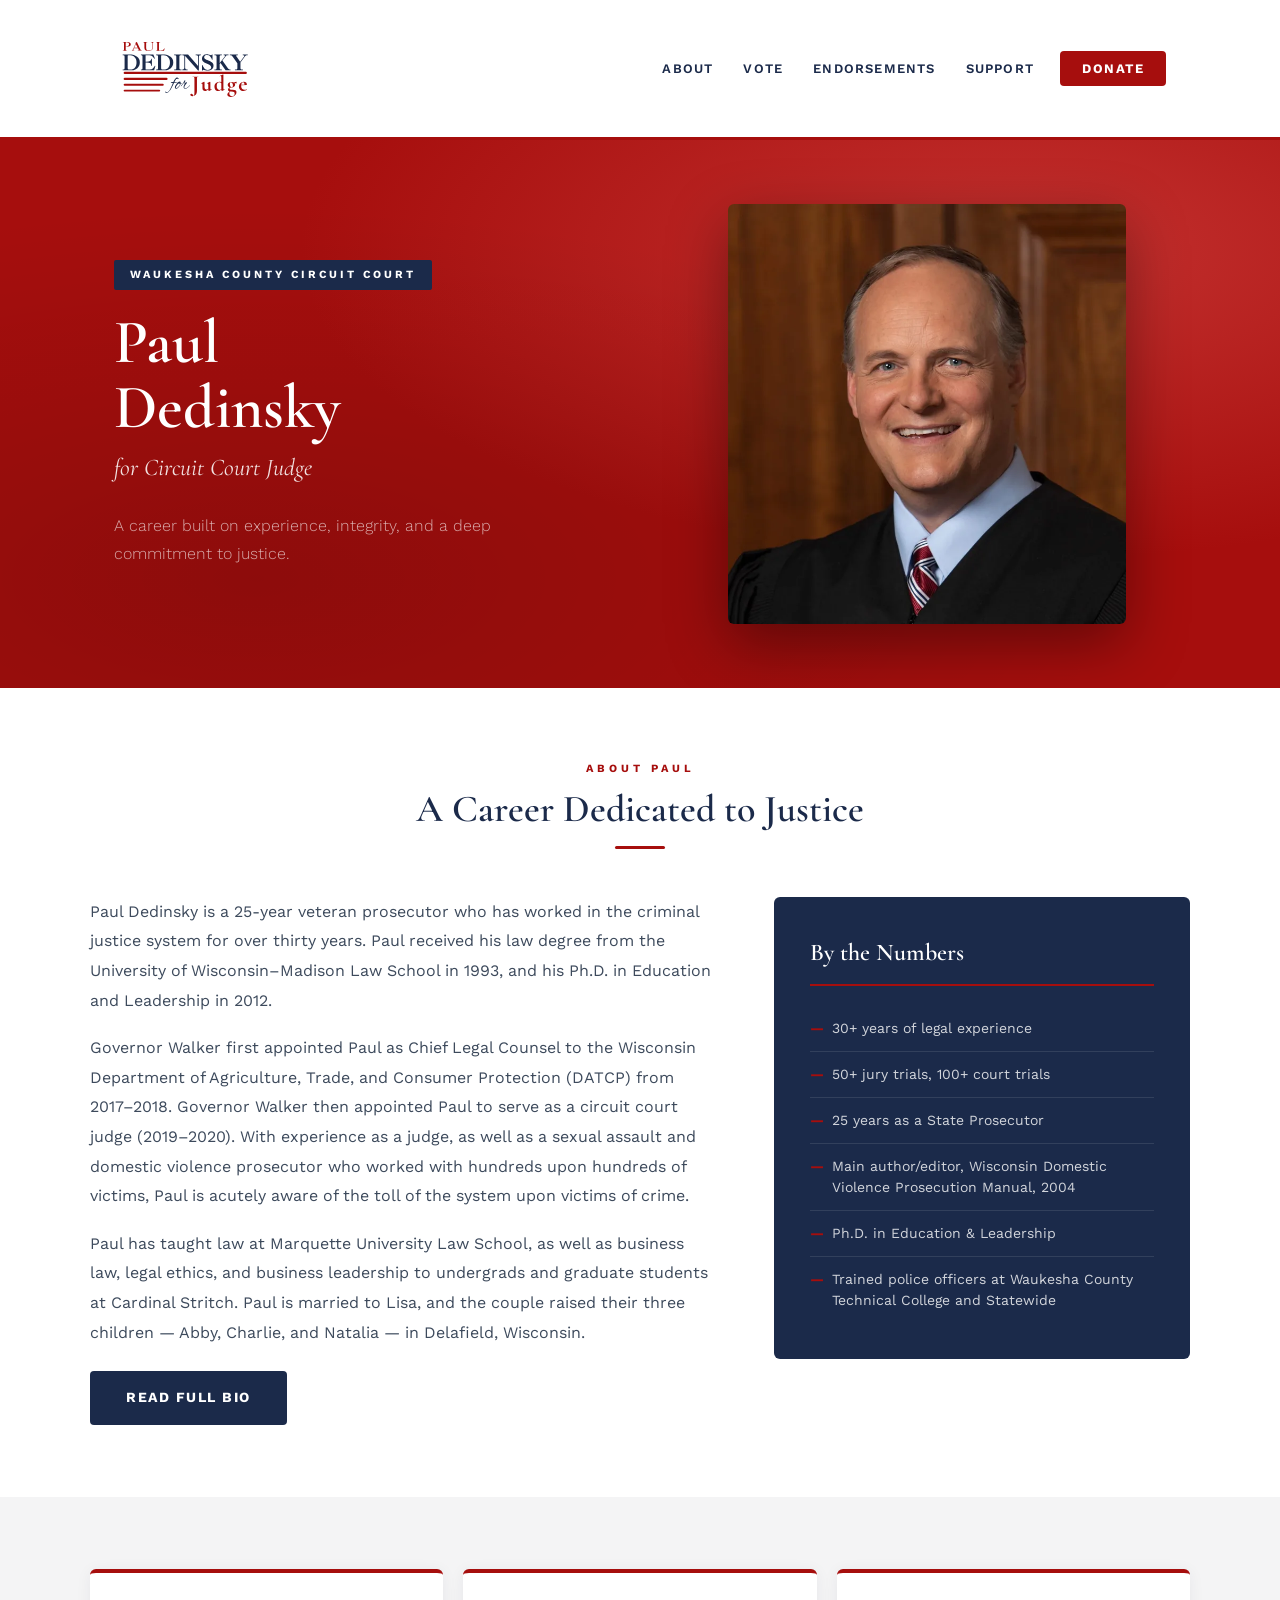
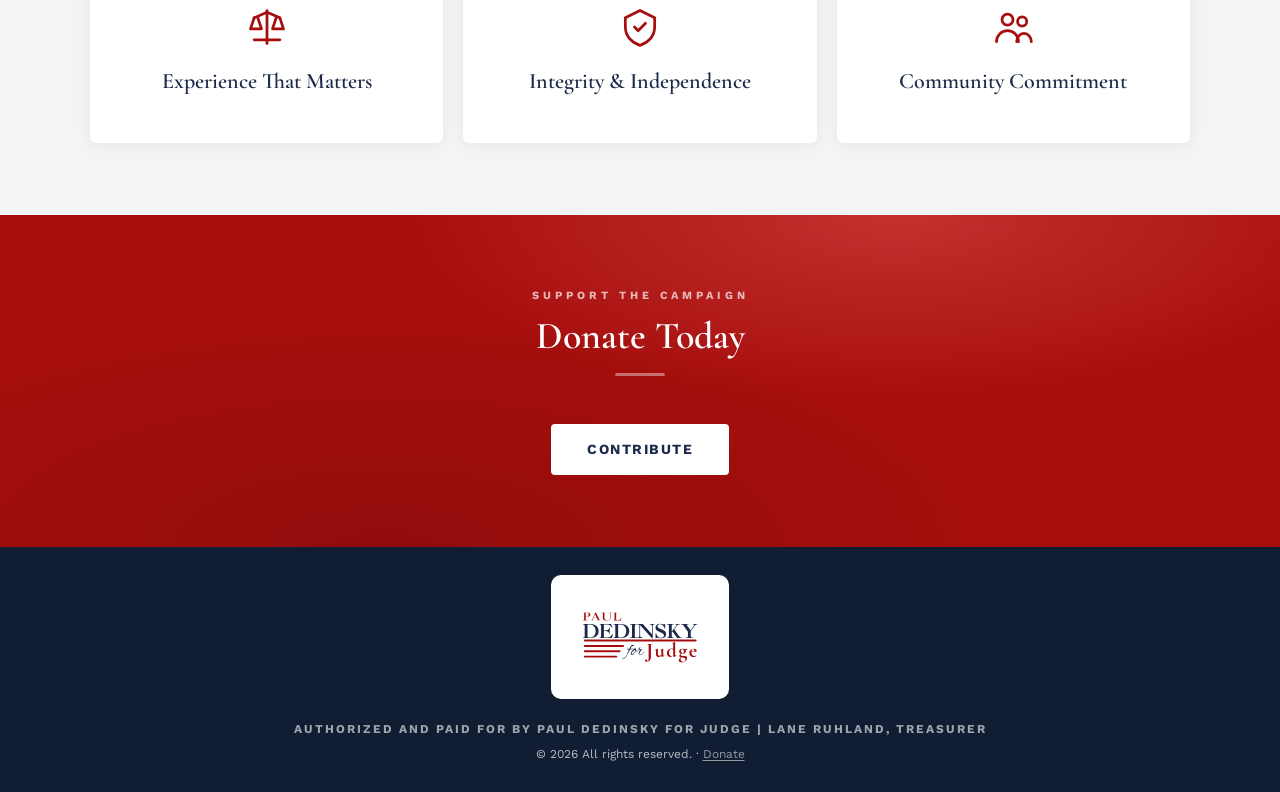
==== index.html @ 9561a884 "paths: root-absolute asset refs on all pages, matching 404.html convention" ====
<!DOCTYPE html>
<html lang="en">

<head>
  <meta charset="UTF-8">
  <meta name="viewport" content="width=device-width, initial-scale=1.0">
  <title>Dedinsky for Judge — Waukesha County Circuit Court</title>
  <meta name="description"
    content="Elect Paul Dedinsky for Waukesha County Circuit Court Judge. Experience, integrity, and fairness.">
  <link rel="preload" as="image" href="/img/Paul%20Dedinsky1.webp" type="image/webp" fetchpriority="high">
  <link rel="stylesheet" href="/css/fonts.css">
  <link rel="stylesheet" href="/css/style.css">
  <link rel="icon" type="image/png" sizes="32x32" href="/favicon.png">
  <link rel="apple-touch-icon" href="/apple-touch-icon.png">
  <link rel="canonical" href="https://dedinsky4judge.com/">
  <link rel="manifest" href="/site.webmanifest">
  <meta name="theme-color" content="#1b2a4a">
  <meta name="apple-mobile-web-app-title" content="Dedinsky for Judge">
  <meta name="application-name" content="Dedinsky for Judge">
  <meta property="og:type" content="website">
  <meta property="og:url" content="https://dedinsky4judge.com/">
  <meta property="og:site_name" content="Dedinsky for Judge">
  <meta property="og:locale" content="en_US">
  <meta property="og:title" content="Paul Dedinsky for Waukesha County Circuit Court Judge">
  <meta property="og:description"
    content="Elect Paul Dedinsky — 25-year veteran prosecutor and former judge — for Waukesha County Circuit Court Judge.">
  <meta property="og:image" content="https://dedinsky4judge.com/img/Paul%20Dedinsky1-social.jpg">
  <meta property="og:image:width" content="1200">
  <meta property="og:image:height" content="630">
  <meta property="og:image:alt" content="Paul Dedinsky for Waukesha County Circuit Court Judge">
  <meta name="twitter:card" content="summary_large_image">
  <meta name="twitter:title" content="Paul Dedinsky for Waukesha County Circuit Court Judge">
  <meta name="twitter:description"
    content="Elect Paul Dedinsky — 25-year veteran prosecutor and former judge — for Waukesha County Circuit Court Judge.">
  <meta name="twitter:image" content="https://dedinsky4judge.com/img/Paul%20Dedinsky1-social.jpg">
  <script type="application/ld+json">
  {
    "@context": "https://schema.org",
    "@type": "Person",
    "name": "Paul Dedinsky",
    "givenName": "Paul",
    "familyName": "Dedinsky",
    "jobTitle": "Candidate for Waukesha County Circuit Court Judge",
    "description": "25-year veteran prosecutor and former judge running for Waukesha County Circuit Court Judge.",
    "image": "https://dedinsky4judge.com/img/Paul%20Dedinsky1.jpeg",
    "url": "https://dedinsky4judge.com",
    "alumniOf": [
      { "@type": "CollegeOrUniversity", "name": "University of Wisconsin–Madison Law School" },
      { "@type": "CollegeOrUniversity", "name": "Creighton University" }
    ],
    "homeLocation": {
      "@type": "Place",
      "address": {
        "@type": "PostalAddress",
        "addressLocality": "Delafield",
        "addressRegion": "WI",
        "addressCountry": "US"
      }
    },
    "spouse": { "@type": "Person", "name": "Lisa Dedinsky" }
  }
  </script>
  <script type="application/ld+json">
  {
    "@context": "https://schema.org",
    "@type": "WebSite",
    "name": "Dedinsky for Judge",
    "alternateName": "Paul Dedinsky for Waukesha County Circuit Court Judge",
    "url": "https://dedinsky4judge.com",
    "inLanguage": "en-US"
  }
  </script>
</head>

<body>
  <a class="skip-link" href="#main">Skip to main content</a>

  <nav class="site-nav">
    <div class="nav-inner">
      <a href="/" class="nav-logo">
        <img src="/img/logo.svg" alt="Dedinsky for Judge" width="1056" height="816">
      </a>
      <button class="nav-toggle" aria-label="Menu">☰</button>
      <ul class="nav-links">
        <li><a href="/about">About</a></li>
        <li><a href="/vote">Vote</a></li>
        <li><a href="/endorsements">Endorsements</a></li>
        <li><a href="/support">Support</a></li>
        <li><a href="https://secure.winred.com/paul-dedinsky-for-judge/donate-today?amount=150" target="_blank"
            rel="noopener noreferrer" class="nav-donate">Donate</a></li>
      </ul>
    </div>
  </nav>

  <main id="main">
    <section class="hero">
      <div class="hero-inner">
        <div>
          <div class="hero-badge">Waukesha County Circuit Court</div>
          <h1>Paul<br>Dedinsky</h1>
          <div class="hero-subtitle">for Circuit Court Judge</div>
          <p class="hero-tagline">A career built on experience, integrity, and a deep commitment to justice.</p>
        </div>
        <div class="hero-photo">
          <picture>
            <source srcset="/img/Paul%20Dedinsky1.webp" type="image/webp">
            <img src="/img/Paul%20Dedinsky1.jpeg" alt="Paul Dedinsky" width="750" height="790" fetchpriority="high"
              decoding="async">
          </picture>
        </div>
      </div>
    </section>

    <section class="section section--white">
      <div class="section-inner">
        <div class="section-header">
          <div class="overline">About Paul</div>
          <h2>A Career Dedicated to Justice</h2>
          <div class="bar"></div>
        </div>
        <div class="two-col">
          <div class="prose">
            <p>Paul Dedinsky is a 25-year veteran prosecutor who has worked in the criminal justice system for over
              thirty years. Paul received his law degree from the University of Wisconsin–Madison Law School in 1993,
              and his Ph.D. in Education and Leadership in 2012.</p>
            <p>Governor Walker first appointed Paul as Chief Legal Counsel to the Wisconsin Department of Agriculture,
              Trade, and Consumer Protection (DATCP) from 2017–2018. Governor Walker then appointed Paul to serve as a
              circuit court judge (2019–2020). With experience as a judge, as well as a sexual assault and domestic
              violence prosecutor who worked with hundreds upon hundreds of victims, Paul is acutely aware of the toll
              of the system upon victims of crime.</p>
            <p>Paul has taught law at Marquette University Law School, as well as business law, legal ethics, and
              business leadership to undergrads and graduate students at Cardinal Stritch. Paul is married to Lisa, and
              the couple raised their three children — Abby, Charlie, and Natalia — in Delafield, Wisconsin.</p>
            <p style="margin-top:24px;"><a href="/about" class="btn btn--navy">Read Full Bio</a></p>
          </div>
          <div class="highlights-box">
            <h3>By the Numbers</h3>
            <ul>
              <li>30+ years of legal experience</li>
              <li>50+ jury trials, 100+ court trials</li>
              <li>25 years as a State Prosecutor</li>
              <li>Main author/editor, Wisconsin Domestic Violence Prosecution Manual, 2004</li>
              <li>Ph.D. in Education &amp; Leadership</li>
              <li>Trained police officers at Waukesha County Technical College and Statewide</li>
            </ul>
          </div>
        </div>
      </div>
    </section>

    <section class="section section--light">
      <div class="section-inner">
        <div class="card-grid card-grid--3">
          <div class="card" style="text-align:center;">
            <div class="feature-icon"><svg class="icon-svg" viewBox="0 0 24 24" aria-hidden="true">
                <path d="M12 3v18" />
                <path d="M5 7l7-3 7 3" />
                <path d="M5 7l-2 6h6l-2-6" />
                <path d="M19 7l2 6h-6l2-6" />
                <path d="M5 19h14" />
              </svg></div>
            <h3>Experience That Matters</h3>
          </div>
          <div class="card" style="text-align:center;">
            <div class="feature-icon"><svg class="icon-svg" viewBox="0 0 24 24" aria-hidden="true">
                <path d="M12 3l8 4v5c0 5-3.5 8.5-8 10-4.5-1.5-8-5-8-10V7l8-4z" />
                <path d="M9 12l2 2 4-4" />
              </svg></div>
            <h3>Integrity &amp; Independence</h3>
          </div>
          <div class="card" style="text-align:center;">
            <div class="feature-icon"><svg class="icon-svg" viewBox="0 0 24 24" aria-hidden="true">
                <circle cx="9" cy="8" r="3" />
                <circle cx="17" cy="9" r="2.5" />
                <path d="M3 20c0-3.3 2.7-6 6-6s6 2.7 6 6" />
                <path d="M14 20c0-2.5 1.8-4.5 4-4.5s4 2 4 4.5" />
              </svg></div>
            <h3>Community Commitment</h3>
          </div>
        </div>
      </div>
    </section>

    <section class="section section--red">
      <div class="section-inner" style="text-align:center;">
        <div class="section-header">
          <div class="overline">Support the Campaign</div>
          <h2>Donate Today</h2>
          <div class="bar"></div>
        </div>
        <p style="margin-top:16px;">
          <a href="https://secure.winred.com/paul-dedinsky-for-judge/donate-today?amount=150" target="_blank"
            rel="noopener noreferrer" class="btn btn--white">Contribute</a>
        </p>
      </div>
    </section>
  </main>

  <footer class="site-footer">
    <div class="site-footer-logo-wrap"><img src="/img/logo.svg" alt="Dedinsky for Judge" width="1056" height="816"
        class="site-footer-logo"></div>
    <span class="paid-for">Authorized and paid for by Paul Dedinsky for Judge | Lane Ruhland, Treasurer</span>
    &copy; 2026 All rights reserved. · <a href="/donate">Donate</a>
  </footer>

  <script src="/js/nav.js"></script>
</body>

</html>
---- css/fonts.css ----
/* Self-hosted from Google Fonts. Variable fonts: one woff2 per (family, style, subset) covers multiple weights. */

/* latin-ext */
@font-face {
  font-family: 'Cormorant Garamond';
  font-style: italic;
  font-weight: 400;
  font-display: swap;
  src: url(/fonts/cormorant-garamond-italic-latin-ext.woff2) format('woff2');
  unicode-range: U+0100-02BA, U+02BD-02C5, U+02C7-02CC, U+02CE-02D7, U+02DD-02FF, U+0304, U+0308, U+0329, U+1D00-1DBF, U+1E00-1E9F, U+1EF2-1EFF, U+2020, U+20A0-20AB, U+20AD-20C0, U+2113, U+2C60-2C7F, U+A720-A7FF;
}

/* latin-ext */
@font-face {
  font-family: 'Cormorant Garamond';
  font-style: italic;
  font-weight: 500;
  font-display: swap;
  src: url(/fonts/cormorant-garamond-italic-latin-ext.woff2) format('woff2');
  unicode-range: U+0100-02BA, U+02BD-02C5, U+02C7-02CC, U+02CE-02D7, U+02DD-02FF, U+0304, U+0308, U+0329, U+1D00-1DBF, U+1E00-1E9F, U+1EF2-1EFF, U+2020, U+20A0-20AB, U+20AD-20C0, U+2113, U+2C60-2C7F, U+A720-A7FF;
}

/* latin */
@font-face {
  font-family: 'Cormorant Garamond';
  font-style: italic;
  font-weight: 400;
  font-display: swap;
  src: url(/fonts/cormorant-garamond-italic-latin.woff2) format('woff2');
  unicode-range: U+0000-00FF, U+0131, U+0152-0153, U+02BB-02BC, U+02C6, U+02DA, U+02DC, U+0304, U+0308, U+0329, U+2000-206F, U+20AC, U+2122, U+2191, U+2193, U+2212, U+2215, U+FEFF, U+FFFD;
}

/* latin */
@font-face {
  font-family: 'Cormorant Garamond';
  font-style: italic;
  font-weight: 500;
  font-display: swap;
  src: url(/fonts/cormorant-garamond-italic-latin.woff2) format('woff2');
  unicode-range: U+0000-00FF, U+0131, U+0152-0153, U+02BB-02BC, U+02C6, U+02DA, U+02DC, U+0304, U+0308, U+0329, U+2000-206F, U+20AC, U+2122, U+2191, U+2193, U+2212, U+2215, U+FEFF, U+FFFD;
}

/* latin-ext */
@font-face {
  font-family: 'Cormorant Garamond';
  font-style: normal;
  font-weight: 400;
  font-display: swap;
  src: url(/fonts/cormorant-garamond-normal-latin-ext.woff2) format('woff2');
  unicode-range: U+0100-02BA, U+02BD-02C5, U+02C7-02CC, U+02CE-02D7, U+02DD-02FF, U+0304, U+0308, U+0329, U+1D00-1DBF, U+1E00-1E9F, U+1EF2-1EFF, U+2020, U+20A0-20AB, U+20AD-20C0, U+2113, U+2C60-2C7F, U+A720-A7FF;
}

/* latin-ext */
@font-face {
  font-family: 'Cormorant Garamond';
  font-style: normal;
  font-weight: 500;
  font-display: swap;
  src: url(/fonts/cormorant-garamond-normal-latin-ext.woff2) format('woff2');
  unicode-range: U+0100-02BA, U+02BD-02C5, U+02C7-02CC, U+02CE-02D7, U+02DD-02FF, U+0304, U+0308, U+0329, U+1D00-1DBF, U+1E00-1E9F, U+1EF2-1EFF, U+2020, U+20A0-20AB, U+20AD-20C0, U+2113, U+2C60-2C7F, U+A720-A7FF;
}

/* latin-ext */
@font-face {
  font-family: 'Cormorant Garamond';
  font-style: normal;
  font-weight: 600;
  font-display: swap;
  src: url(/fonts/cormorant-garamond-normal-latin-ext.woff2) format('woff2');
  unicode-range: U+0100-02BA, U+02BD-02C5, U+02C7-02CC, U+02CE-02D7, U+02DD-02FF, U+0304, U+0308, U+0329, U+1D00-1DBF, U+1E00-1E9F, U+1EF2-1EFF, U+2020, U+20A0-20AB, U+20AD-20C0, U+2113, U+2C60-2C7F, U+A720-A7FF;
}

/* latin-ext */
@font-face {
  font-family: 'Cormorant Garamond';
  font-style: normal;
  font-weight: 700;
  font-display: swap;
  src: url(/fonts/cormorant-garamond-normal-latin-ext.woff2) format('woff2');
  unicode-range: U+0100-02BA, U+02BD-02C5, U+02C7-02CC, U+02CE-02D7, U+02DD-02FF, U+0304, U+0308, U+0329, U+1D00-1DBF, U+1E00-1E9F, U+1EF2-1EFF, U+2020, U+20A0-20AB, U+20AD-20C0, U+2113, U+2C60-2C7F, U+A720-A7FF;
}

/* latin */
@font-face {
  font-family: 'Cormorant Garamond';
  font-style: normal;
  font-weight: 400;
  font-display: swap;
  src: url(/fonts/cormorant-garamond-normal-latin.woff2) format('woff2');
  unicode-range: U+0000-00FF, U+0131, U+0152-0153, U+02BB-02BC, U+02C6, U+02DA, U+02DC, U+0304, U+0308, U+0329, U+2000-206F, U+20AC, U+2122, U+2191, U+2193, U+2212, U+2215, U+FEFF, U+FFFD;
}

/* latin */
@font-face {
  font-family: 'Cormorant Garamond';
  font-style: normal;
  font-weight: 500;
  font-display: swap;
  src: url(/fonts/cormorant-garamond-normal-latin.woff2) format('woff2');
  unicode-range: U+0000-00FF, U+0131, U+0152-0153, U+02BB-02BC, U+02C6, U+02DA, U+02DC, U+0304, U+0308, U+0329, U+2000-206F, U+20AC, U+2122, U+2191, U+2193, U+2212, U+2215, U+FEFF, U+FFFD;
}

/* latin */
@font-face {
  font-family: 'Cormorant Garamond';
  font-style: normal;
  font-weight: 600;
  font-display: swap;
  src: url(/fonts/cormorant-garamond-normal-latin.woff2) format('woff2');
  unicode-range: U+0000-00FF, U+0131, U+0152-0153, U+02BB-02BC, U+02C6, U+02DA, U+02DC, U+0304, U+0308, U+0329, U+2000-206F, U+20AC, U+2122, U+2191, U+2193, U+2212, U+2215, U+FEFF, U+FFFD;
}

/* latin */
@font-face {
  font-family: 'Cormorant Garamond';
  font-style: normal;
  font-weight: 700;
  font-display: swap;
  src: url(/fonts/cormorant-garamond-normal-latin.woff2) format('woff2');
  unicode-range: U+0000-00FF, U+0131, U+0152-0153, U+02BB-02BC, U+02C6, U+02DA, U+02DC, U+0304, U+0308, U+0329, U+2000-206F, U+20AC, U+2122, U+2191, U+2193, U+2212, U+2215, U+FEFF, U+FFFD;
}

/* latin-ext */
@font-face {
  font-family: 'Work Sans';
  font-style: normal;
  font-weight: 300;
  font-display: swap;
  src: url(/fonts/work-sans-normal-latin-ext.woff2) format('woff2');
  unicode-range: U+0100-02BA, U+02BD-02C5, U+02C7-02CC, U+02CE-02D7, U+02DD-02FF, U+0304, U+0308, U+0329, U+1D00-1DBF, U+1E00-1E9F, U+1EF2-1EFF, U+2020, U+20A0-20AB, U+20AD-20C0, U+2113, U+2C60-2C7F, U+A720-A7FF;
}

/* latin-ext */
@font-face {
  font-family: 'Work Sans';
  font-style: normal;
  font-weight: 400;
  font-display: swap;
  src: url(/fonts/work-sans-normal-latin-ext.woff2) format('woff2');
  unicode-range: U+0100-02BA, U+02BD-02C5, U+02C7-02CC, U+02CE-02D7, U+02DD-02FF, U+0304, U+0308, U+0329, U+1D00-1DBF, U+1E00-1E9F, U+1EF2-1EFF, U+2020, U+20A0-20AB, U+20AD-20C0, U+2113, U+2C60-2C7F, U+A720-A7FF;
}

/* latin-ext */
@font-face {
  font-family: 'Work Sans';
  font-style: normal;
  font-weight: 500;
  font-display: swap;
  src: url(/fonts/work-sans-normal-latin-ext.woff2) format('woff2');
  unicode-range: U+0100-02BA, U+02BD-02C5, U+02C7-02CC, U+02CE-02D7, U+02DD-02FF, U+0304, U+0308, U+0329, U+1D00-1DBF, U+1E00-1E9F, U+1EF2-1EFF, U+2020, U+20A0-20AB, U+20AD-20C0, U+2113, U+2C60-2C7F, U+A720-A7FF;
}

/* latin-ext */
@font-face {
  font-family: 'Work Sans';
  font-style: normal;
  font-weight: 600;
  font-display: swap;
  src: url(/fonts/work-sans-normal-latin-ext.woff2) format('woff2');
  unicode-range: U+0100-02BA, U+02BD-02C5, U+02C7-02CC, U+02CE-02D7, U+02DD-02FF, U+0304, U+0308, U+0329, U+1D00-1DBF, U+1E00-1E9F, U+1EF2-1EFF, U+2020, U+20A0-20AB, U+20AD-20C0, U+2113, U+2C60-2C7F, U+A720-A7FF;
}

/* latin-ext */
@font-face {
  font-family: 'Work Sans';
  font-style: normal;
  font-weight: 700;
  font-display: swap;
  src: url(/fonts/work-sans-normal-latin-ext.woff2) format('woff2');
  unicode-range: U+0100-02BA, U+02BD-02C5, U+02C7-02CC, U+02CE-02D7, U+02DD-02FF, U+0304, U+0308, U+0329, U+1D00-1DBF, U+1E00-1E9F, U+1EF2-1EFF, U+2020, U+20A0-20AB, U+20AD-20C0, U+2113, U+2C60-2C7F, U+A720-A7FF;
}

/* latin */
@font-face {
  font-family: 'Work Sans';
  font-style: normal;
  font-weight: 300;
  font-display: swap;
  src: url(/fonts/work-sans-normal-latin.woff2) format('woff2');
  unicode-range: U+0000-00FF, U+0131, U+0152-0153, U+02BB-02BC, U+02C6, U+02DA, U+02DC, U+0304, U+0308, U+0329, U+2000-206F, U+20AC, U+2122, U+2191, U+2193, U+2212, U+2215, U+FEFF, U+FFFD;
}

/* latin */
@font-face {
  font-family: 'Work Sans';
  font-style: normal;
  font-weight: 400;
  font-display: swap;
  src: url(/fonts/work-sans-normal-latin.woff2) format('woff2');
  unicode-range: U+0000-00FF, U+0131, U+0152-0153, U+02BB-02BC, U+02C6, U+02DA, U+02DC, U+0304, U+0308, U+0329, U+2000-206F, U+20AC, U+2122, U+2191, U+2193, U+2212, U+2215, U+FEFF, U+FFFD;
}

/* latin */
@font-face {
  font-family: 'Work Sans';
  font-style: normal;
  font-weight: 500;
  font-display: swap;
  src: url(/fonts/work-sans-normal-latin.woff2) format('woff2');
  unicode-range: U+0000-00FF, U+0131, U+0152-0153, U+02BB-02BC, U+02C6, U+02DA, U+02DC, U+0304, U+0308, U+0329, U+2000-206F, U+20AC, U+2122, U+2191, U+2193, U+2212, U+2215, U+FEFF, U+FFFD;
}

/* latin */
@font-face {
  font-family: 'Work Sans';
  font-style: normal;
  font-weight: 600;
  font-display: swap;
  src: url(/fonts/work-sans-normal-latin.woff2) format('woff2');
  unicode-range: U+0000-00FF, U+0131, U+0152-0153, U+02BB-02BC, U+02C6, U+02DA, U+02DC, U+0304, U+0308, U+0329, U+2000-206F, U+20AC, U+2122, U+2191, U+2193, U+2212, U+2215, U+FEFF, U+FFFD;
}

/* latin */
@font-face {
  font-family: 'Work Sans';
  font-style: normal;
  font-weight: 700;
  font-display: swap;
  src: url(/fonts/work-sans-normal-latin.woff2) format('woff2');
  unicode-range: U+0000-00FF, U+0131, U+0152-0153, U+02BB-02BC, U+02C6, U+02DA, U+02DC, U+0304, U+0308, U+0329, U+2000-206F, U+20AC, U+2122, U+2191, U+2193, U+2212, U+2215, U+FEFF, U+FFFD;
}
---- css/style.css ----
/* ==========================================================================
   Dedinsky for Judge — Campaign Site
   Brand Kit: Nagawicka Blue, Republican Red, Greatest Gray, Waukesha White
   ========================================================================== */

/* Fonts loaded via HTML <link> for non-render-blocking behavior with font-display:swap */

/* --- Brand Kit Tokens --- */
:root {
  --navy: #1b2a4a;
  --navy-dark: #111d33;
  --navy-light: #243556;

  --red: #a60e0d;
  --red-dark: #8a0b0a;
  --red-light: #c4312f;

  --gray: #c1c2c6;
  --gray-light: #e8e8ea;
  --gray-pale: #f4f4f5;

  --white: #ffffff;
  --off-white: #fafafa;

  --text: #1b2a4a;
  --text-mid: #3d4a5c;
  --text-light: #5a6577;
  --text-muted: #666c7a;

  --border: #d8d9dc;

  --font-heading: 'Cormorant Garamond', Georgia, 'Times New Roman', serif;
  --font-body: 'Work Sans', 'Segoe UI', sans-serif;

  --max-width: 1100px;
  --nav-height: 86px;
  --nav-height-tall: 140px;
}

/* --- Reset --- */
*, *::before, *::after {
  margin: 0;
  padding: 0;
  box-sizing: border-box;
}

html {
  scroll-behavior: smooth;
  scroll-padding-top: calc(var(--nav-height) + 20px);
}

body {
  font-family: var(--font-body);
  color: var(--text);
  background: var(--white);
  line-height: 1.65;
  -webkit-font-smoothing: antialiased;
  font-size: 16px;
}

img { max-width: 100%; height: auto; display: block; }
a { color: inherit; }

/* Skip-to-main link — visually hidden until keyboard-focused */
.skip-link {
  position: absolute;
  top: -40px;
  left: 8px;
  background: var(--navy);
  color: #fff;
  padding: 8px 16px;
  z-index: 200;
  text-decoration: none;
  font-weight: 600;
  border-radius: 0 0 4px 4px;
}
.skip-link:focus { top: 0; }


/* ==========================================================================
   NAV
   ========================================================================== */

.site-nav {
  position: fixed;
  top: 0; left: 0; right: 0;
  z-index: 1000;
  background: var(--white);
  border-bottom: 3px solid var(--red);
  height: var(--nav-height-tall);
  transition: height 0.25s ease;
}

body.is-scrolled .site-nav {
  height: var(--nav-height);
}

.nav-inner {
  max-width: var(--max-width);
  margin: 0 auto;
  display: flex;
  align-items: center;
  justify-content: space-between;
  padding: 0 24px;
  height: 100%;
}

.nav-logo {
  display: flex;
  align-items: center;
  text-decoration: none;
  gap: 12px;
}

.nav-logo img {
  height: 110px;
  width: auto;
  transition: height 0.25s ease;
}

body.is-scrolled .nav-logo img {
  height: 64px;
}

.nav-logo-text {
  font-family: var(--font-heading);
  font-size: 18px;
  font-weight: 600;
  color: var(--white);
  text-transform: uppercase;
  letter-spacing: 1.5px;
  line-height: 1.2;
}

.nav-logo-text span {
  display: block;
  font-size: 11px;
  font-weight: 400;
  letter-spacing: 2.5px;
  color: var(--gray);
  text-transform: uppercase;
}

.nav-links {
  display: flex;
  gap: 2px;
  list-style: none;
  align-items: center;
}

.nav-links a {
  color: var(--navy);
  text-decoration: none;
  font-size: 13px;
  font-weight: 600;
  letter-spacing: 1.2px;
  text-transform: uppercase;
  padding: 8px 14px;
  border-radius: 3px;
  transition: color 0.15s, background 0.15s;
}

.nav-links a:hover,
.nav-links a.active {
  color: var(--navy);
  background: rgba(27,42,74,0.07);
}

.nav-links .nav-donate {
  background: var(--red);
  color: #fff !important;
  padding: 10px 22px;
  border-radius: 4px;
  margin-left: 10px;
  font-weight: 700;
  letter-spacing: 1.5px;
  transition: background 0.15s;
}

.nav-links .nav-donate:hover {
  background: var(--red-dark);
}

.nav-toggle {
  display: none;
  background: none;
  border: none;
  color: var(--navy);
  font-size: 28px;
  cursor: pointer;
  padding: 4px;
  line-height: 1;
}


/* ==========================================================================
   HERO — Landing Page
   ========================================================================== */

.hero {
  margin-top: var(--nav-height-tall);
  background: var(--red);
  position: relative;
  overflow: hidden;
  min-height: 520px;
  transition: margin-top 0.25s ease;
}

body.is-scrolled .hero {
  margin-top: var(--nav-height);
}

.hero::before {
  content: '';
  position: absolute;
  inset: 0;
  background:
    radial-gradient(ellipse at 20% 80%, rgba(0,0,0,0.15) 0%, transparent 60%),
    radial-gradient(ellipse at 80% 20%, var(--red-light) 0%, transparent 50%);
  pointer-events: none;
}

.hero-inner {
  max-width: var(--max-width);
  margin: 0 auto;
  padding: 64px 24px;
  display: grid;
  grid-template-columns: 1.1fr 1fr;
  gap: 48px;
  align-items: center;
  position: relative;
  z-index: 1;
}

.hero-badge {
  display: inline-block;
  font-family: var(--font-body);
  font-size: 11px;
  font-weight: 700;
  letter-spacing: 3px;
  text-transform: uppercase;
  color: var(--white);
  background: var(--navy);
  padding: 6px 16px;
  border-radius: 2px;
  margin-bottom: 20px;
}

.hero h1 {
  font-family: var(--font-heading);
  font-size: 62px;
  font-weight: 600;
  color: var(--white);
  line-height: 1.05;
  margin-bottom: 8px;
}

.hero-subtitle {
  font-family: var(--font-heading);
  font-size: 24px;
  color: rgba(255,255,255,0.88);
  margin-bottom: 24px;
  font-weight: 400;
  font-style: italic;
}

.hero-tagline {
  font-size: 16px;
  color: rgba(255,255,255,0.65);
  line-height: 1.75;
  max-width: 460px;
  font-weight: 300;
}

.hero-photo {
  display: flex;
  justify-content: center;
  align-items: flex-end;
}

.hero-photo img {
  max-height: 420px;
  max-width: 100%;
  width: auto;
  height: auto;
  border-radius: 6px;
  box-shadow: 0 20px 60px rgba(0,0,0,0.4);
}


/* ==========================================================================
   PAGE HEADER — Inner Pages
   ========================================================================== */

/* Pages without a .hero/.page-header (the 404) still need to clear the fixed nav */
.error-section {
  margin-top: var(--nav-height-tall);
  transition: margin-top 0.25s ease;
}

body.is-scrolled .error-section {
  margin-top: var(--nav-height);
}

.page-header {
  margin-top: var(--nav-height-tall);
  background: var(--red);
  padding: 52px 24px;
  text-align: center;
  position: relative;
  overflow: hidden;
  border-bottom: 4px solid var(--navy);
  transition: margin-top 0.25s ease;
}

body.is-scrolled .page-header {
  margin-top: var(--nav-height);
}

.page-header::before {
  content: '';
  position: absolute;
  inset: 0;
  background:
    radial-gradient(ellipse at 30% 100%, rgba(0,0,0,0.15) 0%, transparent 55%),
    radial-gradient(ellipse at 70% 0%, var(--red-light) 0%, transparent 45%);
  pointer-events: none;
}

.page-header h1 {
  font-family: var(--font-heading);
  font-size: 44px;
  font-weight: 600;
  color: var(--white);
  position: relative;
  z-index: 1;
  margin-bottom: 8px;
}

.page-header p {
  font-size: 15px;
  color: rgba(255,255,255,0.85);
  position: relative;
  z-index: 1;
  max-width: 500px;
  margin: 0 auto;
  font-style: italic;
  font-family: var(--font-heading);
}

.page-header .accent-bar {
  width: 50px;
  height: 3px;
  background: var(--white);
  margin: 16px auto 0;
  position: relative;
  z-index: 1;
}


/* ==========================================================================
   CONTENT SECTIONS
   ========================================================================== */

.section {
  padding: 72px 24px;
}

.section-inner {
  max-width: var(--max-width);
  margin: 0 auto;
}

.section-header {
  text-align: center;
  margin-bottom: 48px;
}

.section-header .overline {
  font-family: var(--font-body);
  font-size: 11px;
  font-weight: 700;
  letter-spacing: 4px;
  text-transform: uppercase;
  color: var(--red);
  margin-bottom: 10px;
}

.section-header h2 {
  font-family: var(--font-heading);
  font-size: 38px;
  font-weight: 600;
  color: var(--navy);
  margin-bottom: 14px;
  line-height: 1.15;
}

.section-header .bar {
  width: 50px;
  height: 3px;
  background: var(--red);
  margin: 0 auto;
  border-radius: 2px;
}

.section-header--left {
  text-align: left;
}
.section-header--left .bar {
  margin: 0;
}

/* Section backgrounds */
.section--white { background: var(--white); }
.section--light { background: var(--gray-pale); }
.section--navy  { background: var(--navy); color: var(--white); }
.section--red   { background: var(--red); color: var(--white); position: relative; overflow: hidden; }

.section--navy .section-header .overline { color: var(--gray); }
.section--navy .section-header h2 { color: var(--white); }
.section--navy .section-header .bar { background: var(--red); }

.section--red .section-header .overline { color: rgba(255,255,255,0.7); }
.section--red .section-header h2 { color: var(--white); }
.section--red .section-header .bar { background: rgba(255,255,255,0.4); }

.section--red::before {
  content: '';
  position: absolute;
  inset: 0;
  background:
    radial-gradient(ellipse at 30% 100%, rgba(0,0,0,0.12) 0%, transparent 50%),
    radial-gradient(ellipse at 70% 0%, var(--red-light) 0%, transparent 40%);
  pointer-events: none;
}
.section--red .section-inner { position: relative; z-index: 1; }


/* ==========================================================================
   COMPONENTS
   ========================================================================== */

/* Prose */
.prose {
  font-size: 16px;
  line-height: 1.85;
  color: var(--text-mid);
}
.prose p + p { margin-top: 18px; }
.prose strong { color: var(--text); }

/* Cards */
.card-grid {
  display: grid;
  gap: 20px;
}
.card-grid--3 { grid-template-columns: repeat(3, 1fr); }
.card-grid--2 { grid-template-columns: repeat(2, 1fr); }

.card {
  background: var(--white);
  padding: 32px 28px;
  border-radius: 6px;
  border-top: 4px solid var(--red);
  box-shadow: 0 2px 16px rgba(27,42,74,0.06);
}

.card h3 {
  font-family: var(--font-heading);
  font-size: 22px;
  font-weight: 600;
  color: var(--navy);
  margin-bottom: 12px;
}

.card p {
  font-size: 15px;
  line-height: 1.7;
  color: var(--text-light);
}

/* Highlights sidebar */
.highlights-box {
  background: var(--navy);
  color: var(--white);
  padding: 36px;
  border-radius: 6px;
  position: relative;
  overflow: hidden;
}

.highlights-box h3 {
  font-family: var(--font-heading);
  font-size: 24px;
  font-weight: 600;
  margin-bottom: 20px;
  color: var(--white);
  border-bottom: 2px solid var(--red);
  padding-bottom: 12px;
}

.highlights-box ul {
  list-style: none;
  padding: 0;
}

.highlights-box li {
  padding: 12px 0 12px 22px;
  border-bottom: 1px solid rgba(255,255,255,0.1);
  font-size: 14px;
  color: rgba(255,255,255,0.8);
  position: relative;
  line-height: 1.5;
}

.highlights-box li::before {
  content: '—';
  position: absolute;
  left: 0;
  color: var(--red);
  font-weight: 700;
}

.highlights-box li:last-child { border-bottom: none; }

/* Two-column layout */
.two-col {
  display: grid;
  grid-template-columns: 3fr 2fr;
  gap: 60px;
  align-items: start;
}

/* Blockquote */
.pull-quote {
  background: var(--gray-pale);
  border-radius: 6px;
  padding: 28px;
  border-left: 4px solid var(--red);
  margin-top: 24px;
}

.pull-quote p {
  font-family: var(--font-heading);
  font-style: italic;
  font-size: 18px;
  line-height: 1.6;
  color: var(--text-mid);
}

.pull-quote cite {
  display: block;
  font-family: var(--font-body);
  font-size: 13px;
  color: var(--text-muted);
  margin-top: 10px;
  font-style: normal;
  font-weight: 600;
  letter-spacing: 0.5px;
}

/* Timeline / career entries */
.timeline-entry {
  padding: 24px 0;
  border-bottom: 1px solid var(--border);
}

.timeline-entry:last-child {
  border-bottom: none;
}

.timeline-row {
  display: flex;
  gap: 24px;
  align-items: baseline;
}

.timeline-year {
  font-size: 13px;
  font-weight: 700;
  color: var(--red);
  white-space: nowrap;
  min-width: 110px;
  font-family: var(--font-body);
  letter-spacing: 0.5px;
}

.timeline-entry h3 {
  font-family: var(--font-heading);
  font-size: 22px;
  font-weight: 600;
  color: var(--navy);
  margin-bottom: 6px;
}

.timeline-entry p {
  font-size: 15px;
  color: var(--text-light);
  line-height: 1.7;
}

.timeline-entry .timeline-note {
  margin-top: 14px;
  padding: 12px 18px;
  background: var(--gray-pale);
  border-left: 3px solid var(--red);
  border-radius: 6px;
  font-style: italic;
  color: var(--navy);
}

/* Education table */
.edu-table {
  width: 100%;
  border-collapse: collapse;
  font-size: 15px;
  max-width: 700px;
}

.edu-table td {
  padding: 14px 16px 14px 0;
  border-bottom: 1px solid var(--border);
  vertical-align: top;
}

.edu-table tr:last-child td {
  border-bottom: none;
}

.edu-year {
  font-weight: 700;
  color: var(--navy);
  white-space: nowrap;
  width: 80px;
}

/* Support cards */
.support-card {
  padding: 36px;
  background: var(--gray-pale);
  border-radius: 6px;
  text-align: center;
  border: 1px solid var(--border);
}

.support-card h3 {
  font-family: var(--font-heading);
  font-size: 24px;
  font-weight: 600;
  color: var(--navy);
  margin-bottom: 12px;
}

.support-card p {
  font-size: 15px;
  color: var(--text-light);
  line-height: 1.7;
}

.support-card .contact-link {
  display: inline-block;
  margin-top: 14px;
  color: var(--red);
  font-weight: 700;
  text-decoration: none;
  border-bottom: 2px solid var(--red);
  padding-bottom: 2px;
  transition: color 0.15s, border-color 0.15s;
}

.support-card .contact-link:hover {
  color: var(--red-dark);
  border-color: var(--red-dark);
}

/* Donate */
.donate-copy {
  font-size: 18px;
  color: rgba(255,255,255,0.8);
  max-width: 560px;
  margin: 0 auto 32px;
  line-height: 1.7;
  font-weight: 300;
  text-align: center;
}

.donate-embed {
  max-width: 500px;
  margin: 0 auto;
  min-height: 200px;
  background: rgba(255,255,255,0.06);
  border-radius: 8px;
  border: 1px solid rgba(255,255,255,0.1);
  display: flex;
  align-items: center;
  justify-content: center;
}

.donate-tiers {
  display: grid;
  grid-template-columns: repeat(3, 1fr);
  gap: 16px;
  max-width: 580px;
  margin: 0 auto;
}

.donate-tier {
  display: flex;
  flex-direction: column;
  align-items: center;
  justify-content: center;
  padding: 28px 16px;
  border: 2px solid var(--border);
  border-radius: 8px;
  text-decoration: none;
  background: var(--white);
  transition: border-color 0.15s, transform 0.1s, box-shadow 0.15s, background 0.15s;
  min-height: 96px;
}

.donate-tier:hover {
  border-color: var(--red);
  transform: translateY(-2px);
  box-shadow: 0 6px 16px rgba(166,14,13,0.18);
}

.donate-tier-amount {
  font-family: var(--font-heading);
  font-size: 32px;
  font-weight: 600;
  color: var(--navy);
  line-height: 1;
}

.donate-tier-tag {
  font-family: var(--font-body);
  font-size: 10px;
  font-weight: 700;
  letter-spacing: 1.5px;
  text-transform: uppercase;
  margin-top: 8px;
}

.donate-tier--featured {
  border-color: var(--red);
  background: var(--red);
}

.donate-tier--featured .donate-tier-amount {
  color: var(--white);
}

.donate-tier--featured .donate-tier-tag {
  color: rgba(255,255,255,0.9);
}

.donate-tier--featured:hover {
  background: var(--red-dark);
  border-color: var(--red-dark);
}

@media (max-width: 600px) {
  .donate-tiers {
    grid-template-columns: repeat(2, 1fr);
    gap: 12px;
  }
  .donate-tier { padding: 24px 12px; min-height: 88px; }
  .donate-tier-amount { font-size: 28px; }
}

.donate-notice {
  max-width: 540px;
  margin: 0 auto;
  padding: 40px 32px;
  background: var(--gray-pale);
  border: 1px solid var(--border);
  border-left: 4px solid var(--red);
  border-radius: 8px;
  text-align: center;
}

.donate-notice-icon {
  margin-bottom: 16px;
  display: flex;
  justify-content: center;
}

.donate-notice h3 {
  font-family: var(--font-heading);
  font-size: 24px;
  font-weight: 600;
  color: var(--navy);
  margin-bottom: 12px;
}

.donate-notice p {
  font-size: 15px;
  color: var(--text-mid);
  line-height: 1.65;
  max-width: 420px;
  margin-left: auto;
  margin-right: auto;
}

/* CTA Button */
.btn {
  display: inline-block;
  text-decoration: none;
  padding: 14px 36px;
  border-radius: 4px;
  font-weight: 700;
  font-size: 14px;
  letter-spacing: 1.5px;
  text-transform: uppercase;
  transition: background 0.15s, transform 0.1s;
  font-family: var(--font-body);
}

.btn:hover {
  transform: translateY(-1px);
}

.btn--red {
  background: var(--red);
  color: #fff;
}
.btn--red:hover { background: var(--red-dark); }

.btn--navy {
  background: var(--navy);
  color: #fff;
}
.btn--navy:hover { background: var(--navy-dark); }

.btn--white {
  background: var(--white);
  color: var(--navy);
}
.btn--white:hover { background: var(--gray-pale); }

/* About page photo */
.about-photo {
  max-width: 100%;
  height: auto;
  border-radius: 6px;
  box-shadow: 0 4px 20px rgba(27,42,74,0.1);
}

/* Icons (inline SVG, Heroicons-style) */
.icon-svg {
  width: 24px;
  height: 24px;
  stroke: currentColor;
  stroke-width: 1.6;
  fill: none;
  stroke-linecap: round;
  stroke-linejoin: round;
  flex-shrink: 0;
}

.icon-row {
  display: flex;
  align-items: center;
  gap: 16px;
  padding: 16px 4px;
  border-bottom: 1px solid var(--border);
}

.icon-row:last-child { border-bottom: none; }

.icon-row .icon-svg {
  width: 28px;
  height: 28px;
  color: var(--red);
}

.icon-row .icon-label {
  flex: 1;
  font-size: 15px;
  color: var(--text-mid);
  line-height: 1.4;
}

.icon-row .icon-date {
  font-weight: 700;
  color: var(--navy);
  white-space: nowrap;
}

@media (max-width: 640px) {
  .icon-row { flex-wrap: wrap; }
  .icon-row .icon-date { white-space: normal; width: 100%; padding-left: 44px; }
}

.feature-icon {
  width: 44px;
  height: 44px;
  margin: 0 auto 14px;
  color: var(--red);
}

.feature-icon .icon-svg {
  width: 100%;
  height: 100%;
  stroke-width: 1.5;
}

/* Vote page */
.vote-date {
  padding: 40px 28px;
  border: 3px solid var(--red);
  border-radius: 8px;
  background: var(--white);
  box-shadow: 0 8px 32px rgba(0,0,0,0.25);
}

.vote-date-day {
  font-family: var(--font-body);
  font-size: 13px;
  font-weight: 700;
  letter-spacing: 5px;
  color: var(--red);
  margin-bottom: 10px;
}

.vote-date-main {
  font-family: var(--font-heading);
  font-size: 64px;
  font-weight: 600;
  color: var(--navy);
  line-height: 1.05;
  margin-bottom: 14px;
}

.vote-date-context {
  font-family: var(--font-heading);
  font-size: 18px;
  font-style: italic;
  color: var(--text-mid);
  margin-bottom: 6px;
}

.vote-date-time {
  font-size: 15px;
  color: var(--text-light);
  font-weight: 500;
  letter-spacing: 0.5px;
}

.vote-dates {
  width: 100%;
  border-collapse: collapse;
  font-size: 15px;
}

.vote-dates td {
  padding: 16px 12px;
  border-bottom: 1px solid var(--border);
  vertical-align: top;
  line-height: 1.5;
}

.vote-dates tr:last-child td {
  border-bottom: none;
}

.vote-dates td:first-child {
  color: var(--text-mid);
}

.vote-dates td:last-child {
  font-weight: 700;
  color: var(--navy);
  text-align: right;
  white-space: nowrap;
}

@media (max-width: 640px) {
  .vote-date-main { font-size: 44px; }
  .vote-dates td:last-child { white-space: normal; }
}

/* Support form */
.support-form {
  display: flex;
  flex-direction: column;
  gap: 18px;
}

.form-row {
  display: flex;
  flex-direction: column;
  gap: 6px;
}

.form-row label {
  font-size: 13px;
  font-weight: 600;
  color: var(--navy);
  letter-spacing: 0.4px;
  text-transform: uppercase;
}

.form-row label .required {
  color: var(--red);
}

.form-row label .optional {
  color: var(--text-muted);
  font-weight: 400;
  text-transform: none;
  letter-spacing: 0;
  font-size: 12px;
}

.form-row input,
.form-row textarea {
  font-family: var(--font-body);
  font-size: 15px;
  padding: 12px 14px;
  border: 1px solid var(--border);
  border-radius: 4px;
  background: var(--white);
  color: var(--text);
  transition: border-color 0.15s, box-shadow 0.15s;
  width: 100%;
}

.form-row input:focus,
.form-row textarea:focus {
  outline: none;
  border-color: var(--red);
  box-shadow: 0 0 0 3px rgba(166,14,13,0.1);
}

.form-row textarea {
  resize: vertical;
  min-height: 100px;
}

.form-row input[aria-invalid="true"],
.form-row textarea[aria-invalid="true"] {
  border-color: var(--red);
}

.field-error {
  color: var(--red);
  font-size: 12px;
  font-weight: 500;
  min-height: 1em;
}

.form-checkboxes {
  border: 1px solid var(--border);
  border-radius: 4px;
  padding: 16px 18px;
  background: var(--white);
}

.form-checkboxes legend {
  font-size: 13px;
  font-weight: 600;
  color: var(--navy);
  letter-spacing: 0.4px;
  text-transform: uppercase;
  padding: 0 6px;
}

.check {
  display: flex;
  align-items: center;
  gap: 10px;
  padding: 6px 0;
  font-size: 15px;
  color: var(--text-mid);
  cursor: pointer;
}

.check input[type="checkbox"] {
  width: 16px;
  height: 16px;
  accent-color: var(--red);
  cursor: pointer;
}

.support-form button[type="submit"] {
  align-self: flex-start;
  cursor: pointer;
  border: none;
  margin-top: 8px;
}

.support-form button[type="submit"]:disabled {
  opacity: 0.6;
  cursor: not-allowed;
}

.form-success {
  background: #f0f8f0;
  border-left: 4px solid #2d7a2d;
  padding: 16px 20px;
  border-radius: 4px;
  margin-bottom: 24px;
  font-size: 15px;
  color: #1a4a1a;
}

.form-error {
  color: var(--red);
  font-size: 14px;
  margin-bottom: 12px;
}

.form-error:empty {
  display: none;
}

/* Endorsements */
.featured-quotes {
  display: grid;
  gap: 24px;
  max-width: 880px;
  margin: 0 auto;
}

.featured-quote {
  background: var(--white);
  padding: 32px 36px;
  border-radius: 8px;
  border-left: 4px solid var(--red);
  box-shadow: 0 4px 20px rgba(27,42,74,0.08);
}

.featured-quote-text {
  font-family: var(--font-heading);
  font-style: italic;
  font-size: 19px;
  line-height: 1.65;
  color: var(--text-mid);
  margin-bottom: 18px;
}

.featured-quote-author {
  font-family: var(--font-body);
  font-size: 13px;
  font-weight: 700;
  color: var(--navy);
  letter-spacing: 0.5px;
  text-transform: uppercase;
}

.featured-quote-author span {
  display: block;
  font-weight: 500;
  color: var(--text-light);
  margin-top: 4px;
  letter-spacing: 0.3px;
  font-size: 12px;
  text-transform: none;
}

.endorser-tier {
  margin-bottom: 56px;
}

.endorser-tier:last-child {
  margin-bottom: 0;
}

.endorser-tier-header {
  font-family: var(--font-heading);
  font-size: 26px;
  font-weight: 600;
  color: var(--navy);
  border-bottom: 2px solid var(--red);
  padding-bottom: 10px;
  margin-bottom: 24px;
}

.endorser-grid {
  display: grid;
  grid-template-columns: repeat(auto-fill, minmax(260px, 1fr));
  gap: 14px;
}

.endorser {
  background: var(--white);
  padding: 18px 22px;
  border-radius: 6px;
  border-left: 3px solid var(--red);
  box-shadow: 0 1px 3px rgba(27,42,74,0.06);
}

.endorser-name {
  font-family: var(--font-heading);
  font-size: 19px;
  font-weight: 600;
  color: var(--navy);
  margin-bottom: 4px;
  line-height: 1.2;
}

.endorser-title {
  font-size: 13px;
  color: var(--text-light);
  font-weight: 500;
}

.endorser-retired {
  font-family: var(--font-body);
  font-size: 12px;
  font-weight: 400;
  color: var(--text-muted);
  font-style: italic;
}

/* Endorsement placeholder */
.endorsement-message {
  text-align: center;
  padding: 48px 24px;
  max-width: 600px;
  margin: 0 auto;
}

.endorsement-message h3 {
  font-family: var(--font-heading);
  font-size: 28px;
  font-weight: 600;
  color: var(--white);
  margin-bottom: 16px;
}

.endorsement-message p {
  font-size: 16px;
  color: rgba(255,255,255,0.6);
  line-height: 1.7;
}


/* ==========================================================================
   FOOTER
   ========================================================================== */

.site-footer {
  background: var(--navy-dark);
  text-align: center;
  padding: 28px 24px;
  font-size: 12px;
  /* 0.7 alpha hits WCAG AA over --navy-dark; 0.3 was failing at 2.7:1 */
  color: rgba(255,255,255,0.7);
  line-height: 1.7;
}

.site-footer .paid-for {
  color: rgba(255,255,255,0.6);
  display: block;
  margin-bottom: 4px;
  font-size: 12px;
  font-weight: 700;
  letter-spacing: 2px;
  text-transform: uppercase;
}

.site-footer a {
  color: rgba(255,255,255,0.55);
  text-decoration: underline;
  text-underline-offset: 2px;
}

.site-footer a:hover {
  color: rgba(255,255,255,0.85);
}

.site-footer-logo-wrap {
  display: block;
  max-width: fit-content;
  margin: 0 auto 20px;
  background: var(--white);
  border-radius: 10px;
  padding: 12px 24px;
}

.site-footer-logo {
  display: block;
  height: 100px;
  width: auto;
}


/* ==========================================================================
   RESPONSIVE
   ========================================================================== */

@media (max-width: 900px) {
  .hero-inner {
    grid-template-columns: 1fr;
    text-align: center;
    padding: 48px 24px;
  }
  .hero h1 { font-size: 46px; }
  .hero-tagline { margin: 0 auto; }
  .hero-photo { justify-content: center; margin-top: 20px; }

  .two-col { grid-template-columns: 1fr; gap: 32px; }
  .card-grid--3 { grid-template-columns: 1fr; }
  .card-grid--2 { grid-template-columns: 1fr; }

  .page-header h1 { font-size: 34px; }

  .timeline-row {
    flex-direction: column;
    gap: 4px;
  }
}

@media (max-width: 640px) {
  .nav-links { display: none; }
  .nav-links.open {
    display: flex;
    flex-direction: column;
    position: absolute;
    top: 100%;
    left: 0; right: 0;
    background: var(--white);
    padding: 0;
    gap: 0;
    box-shadow: 0 8px 24px rgba(0,0,0,0.3);
    border-top: 1px solid var(--border);
  }
  .nav-links.open li {
    border-bottom: 1px solid var(--border);
  }
  .nav-links.open li:last-child {
    border-bottom: none;
  }
  .nav-links.open a {
    display: block;
    padding: 16px 24px;
    color: var(--navy);
    border-radius: 0;
  }
  .nav-links.open .nav-donate {
    margin: 12px 24px;
    text-align: center;
    border-radius: 4px;
    padding: 14px 22px;
  }
  .nav-toggle { display: block; }

  .hero h1 { font-size: 38px; }
  .hero-subtitle { font-size: 19px; }

  .section { padding: 48px 20px; }
  .section-header h2 { font-size: 30px; }

  .nav-logo-text { font-size: 15px; }
}
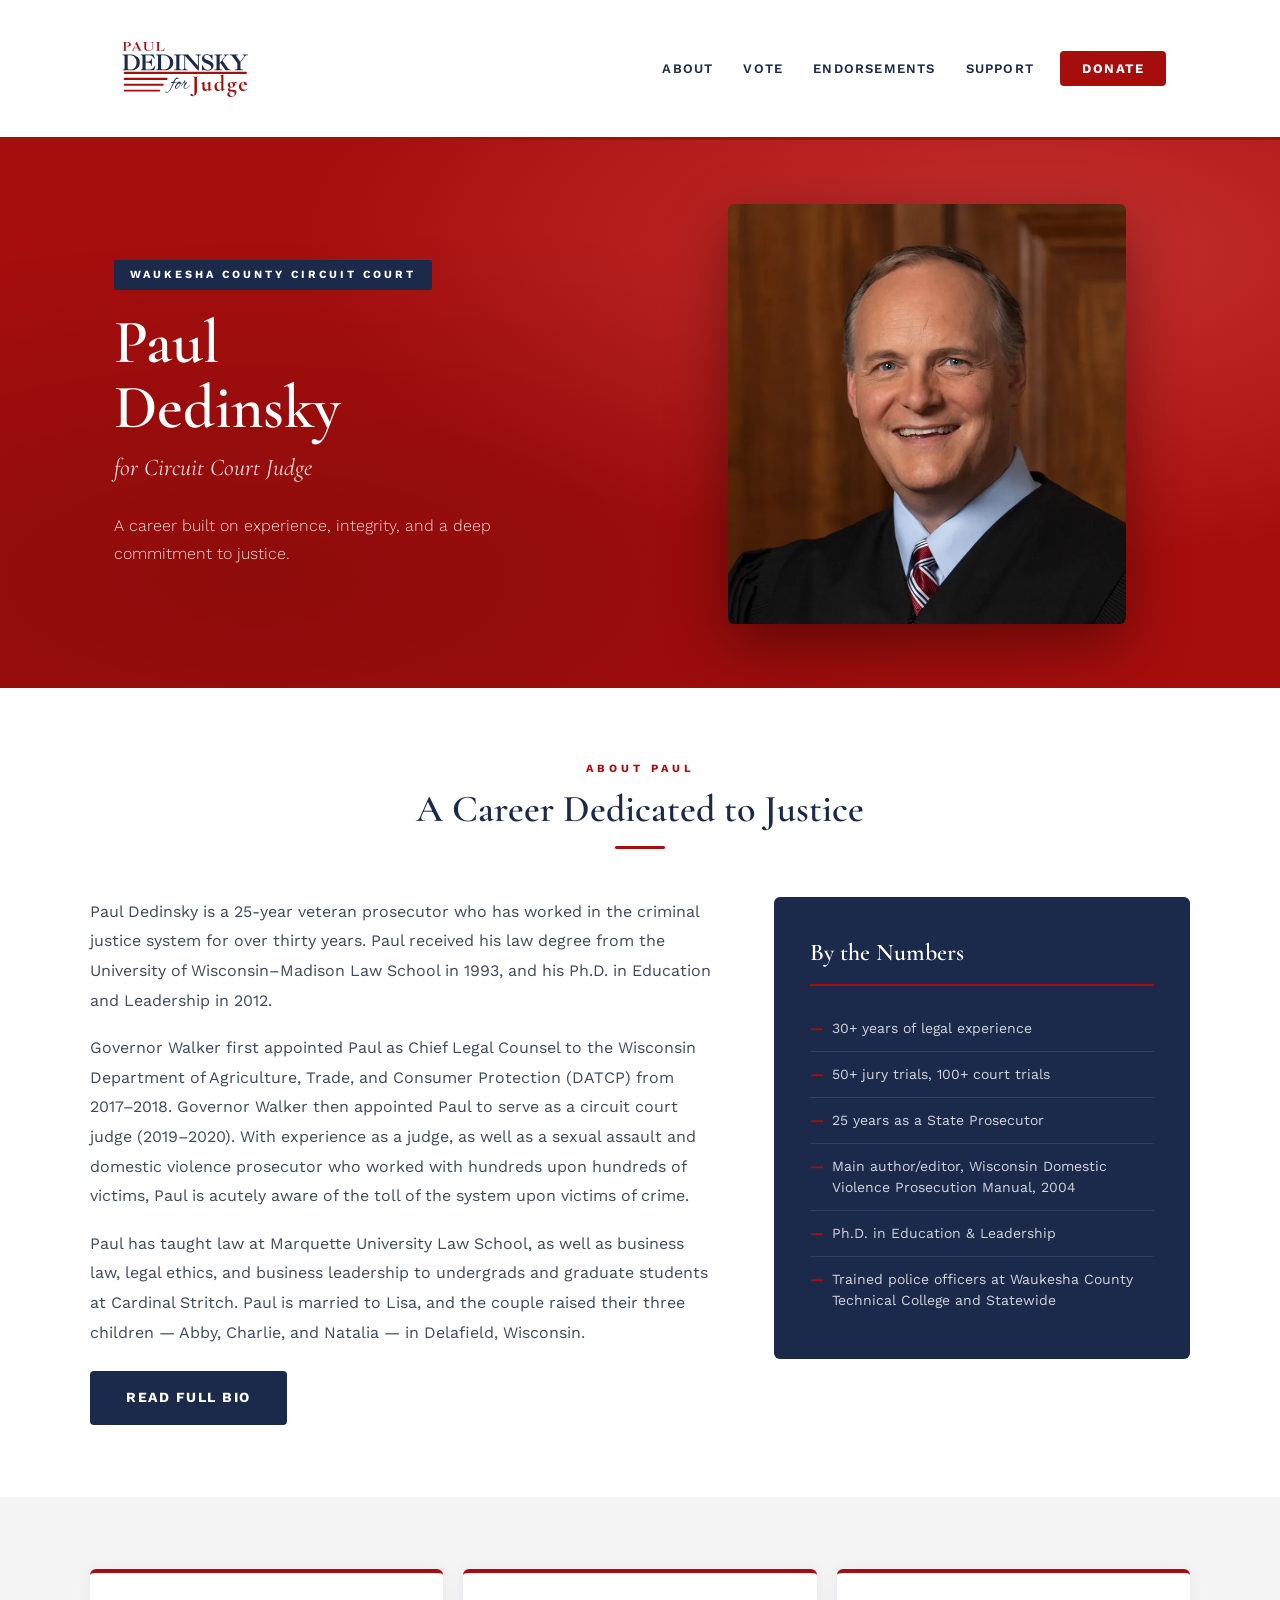
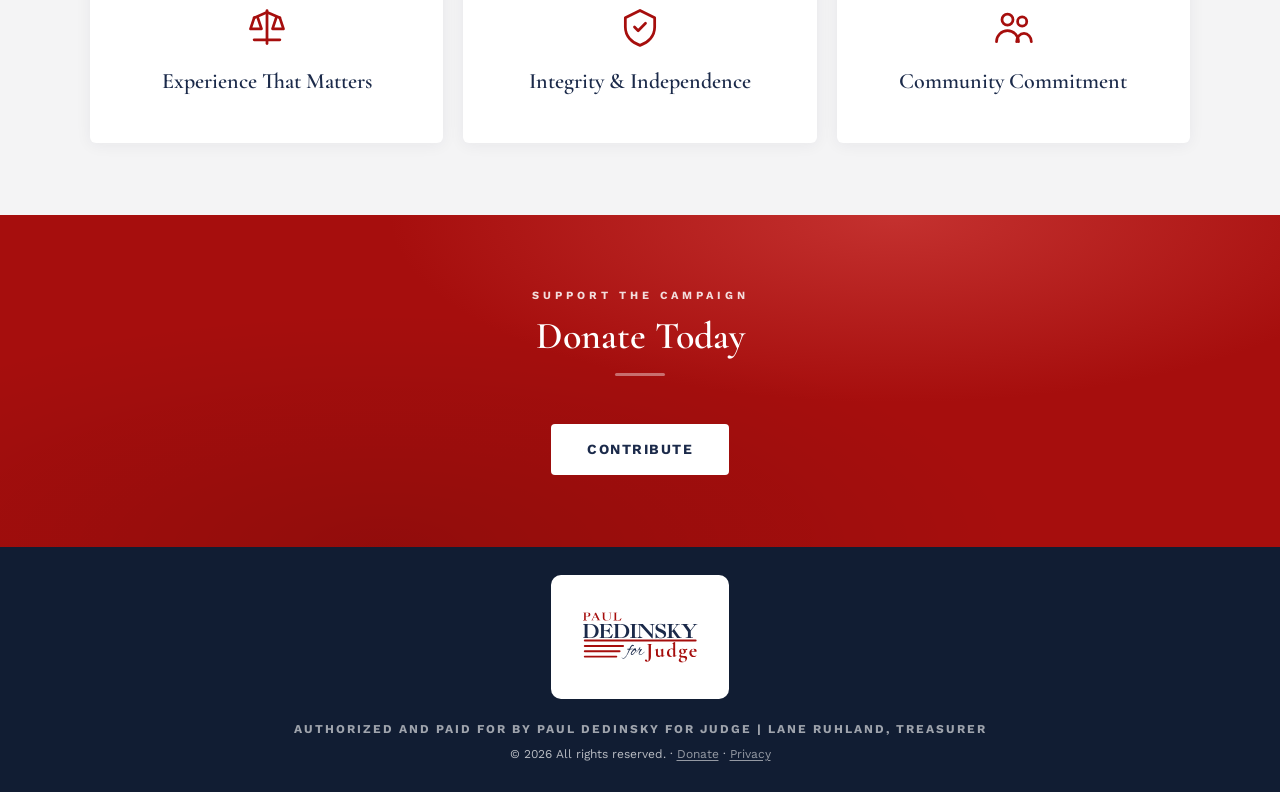
==== commit bdd3aa88: "privacy: add privacy policy page; footer links, sitemap and headers entries" ====
--- a/index.html
+++ b/index.html
@@ -8,6 +8,10 @@
   <meta name="description"
     content="Elect Paul Dedinsky for Waukesha County Circuit Court Judge. Experience, integrity, and fairness.">
   <link rel="preload" as="image" href="/img/Paul%20Dedinsky1.webp" type="image/webp" fetchpriority="high">
+  <link rel="preload" as="font" type="font/woff2" href="/fonts/work-sans-normal-latin.woff2" crossorigin>
+  <link rel="preload" as="font" type="font/woff2" href="/fonts/cormorant-garamond-normal-latin.woff2" crossorigin>
+  <link rel="preload" as="font" type="font/woff2" href="/fonts/cormorant-garamond-italic-latin.woff2" crossorigin>
+  <link rel="dns-prefetch" href="https://secure.winred.com">
   <link rel="stylesheet" href="/css/fonts.css">
   <link rel="stylesheet" href="/css/style.css">
   <link rel="icon" type="image/png" sizes="32x32" href="/favicon.png">
@@ -80,8 +84,8 @@
       <a href="/" class="nav-logo">
         <img src="/img/logo.svg" alt="Dedinsky for Judge" width="1056" height="816">
       </a>
-      <button class="nav-toggle" aria-label="Menu">☰</button>
-      <ul class="nav-links">
+      <button class="nav-toggle" aria-label="Menu" aria-controls="nav-menu" aria-expanded="false">☰</button>
+      <ul id="nav-menu" class="nav-links">
         <li><a href="/about">About</a></li>
         <li><a href="/vote">Vote</a></li>
         <li><a href="/endorsements">Endorsements</a></li>
@@ -200,7 +204,7 @@
     <div class="site-footer-logo-wrap"><img src="/img/logo.svg" alt="Dedinsky for Judge" width="1056" height="816"
         class="site-footer-logo"></div>
     <span class="paid-for">Authorized and paid for by Paul Dedinsky for Judge | Lane Ruhland, Treasurer</span>
-    &copy; 2026 All rights reserved. · <a href="/donate">Donate</a>
+    &copy; 2026 All rights reserved. · <a href="/donate">Donate</a> · <a href="/privacy">Privacy</a>
   </footer>
 
   <script src="/js/nav.js"></script>
--- a/css/fonts.css
+++ b/css/fonts.css
@@ -1,170 +1,61 @@
-/* Self-hosted from Google Fonts. Variable fonts: one woff2 per (family, style, subset) covers multiple weights. */
+/* Self-hosted from Google Fonts. All six woff2 files are variable fonts
+   (verified via their fvar tables: Cormorant Garamond wght 300–700,
+   Work Sans wght 100–900), so one @font-face per (family, style, subset)
+   with a font-weight RANGE covers every weight the site uses.
 
-/* latin-ext */
+   Work Sans ships no italic subset on purpose — italic body text appears
+   only in a couple of small footnotes, where browser-synthesized italic
+   is acceptable. Add work-sans-italic-*.woff2 declarations if that changes. */
+
+/* --- Cormorant Garamond (headings) --- */
+
+/* italic latin-ext */
 @font-face {
   font-family: 'Cormorant Garamond';
   font-style: italic;
-  font-weight: 400;
+  font-weight: 300 700;
   font-display: swap;
   src: url(/fonts/cormorant-garamond-italic-latin-ext.woff2) format('woff2');
   unicode-range: U+0100-02BA, U+02BD-02C5, U+02C7-02CC, U+02CE-02D7, U+02DD-02FF, U+0304, U+0308, U+0329, U+1D00-1DBF, U+1E00-1E9F, U+1EF2-1EFF, U+2020, U+20A0-20AB, U+20AD-20C0, U+2113, U+2C60-2C7F, U+A720-A7FF;
 }
 
-/* latin-ext */
+/* italic latin */
 @font-face {
   font-family: 'Cormorant Garamond';
   font-style: italic;
-  font-weight: 500;
-  font-display: swap;
-  src: url(/fonts/cormorant-garamond-italic-latin-ext.woff2) format('woff2');
-  unicode-range: U+0100-02BA, U+02BD-02C5, U+02C7-02CC, U+02CE-02D7, U+02DD-02FF, U+0304, U+0308, U+0329, U+1D00-1DBF, U+1E00-1E9F, U+1EF2-1EFF, U+2020, U+20A0-20AB, U+20AD-20C0, U+2113, U+2C60-2C7F, U+A720-A7FF;
-}
-
-/* latin */
-@font-face {
-  font-family: 'Cormorant Garamond';
-  font-style: italic;
-  font-weight: 400;
+  font-weight: 300 700;
   font-display: swap;
   src: url(/fonts/cormorant-garamond-italic-latin.woff2) format('woff2');
   unicode-range: U+0000-00FF, U+0131, U+0152-0153, U+02BB-02BC, U+02C6, U+02DA, U+02DC, U+0304, U+0308, U+0329, U+2000-206F, U+20AC, U+2122, U+2191, U+2193, U+2212, U+2215, U+FEFF, U+FFFD;
 }
 
-/* latin */
-@font-face {
-  font-family: 'Cormorant Garamond';
-  font-style: italic;
-  font-weight: 500;
-  font-display: swap;
-  src: url(/fonts/cormorant-garamond-italic-latin.woff2) format('woff2');
-  unicode-range: U+0000-00FF, U+0131, U+0152-0153, U+02BB-02BC, U+02C6, U+02DA, U+02DC, U+0304, U+0308, U+0329, U+2000-206F, U+20AC, U+2122, U+2191, U+2193, U+2212, U+2215, U+FEFF, U+FFFD;
-}
-
-/* latin-ext */
+/* normal latin-ext */
 @font-face {
   font-family: 'Cormorant Garamond';
   font-style: normal;
-  font-weight: 400;
+  font-weight: 300 700;
   font-display: swap;
   src: url(/fonts/cormorant-garamond-normal-latin-ext.woff2) format('woff2');
   unicode-range: U+0100-02BA, U+02BD-02C5, U+02C7-02CC, U+02CE-02D7, U+02DD-02FF, U+0304, U+0308, U+0329, U+1D00-1DBF, U+1E00-1E9F, U+1EF2-1EFF, U+2020, U+20A0-20AB, U+20AD-20C0, U+2113, U+2C60-2C7F, U+A720-A7FF;
 }
 
-/* latin-ext */
+/* normal latin */
 @font-face {
   font-family: 'Cormorant Garamond';
   font-style: normal;
-  font-weight: 500;
-  font-display: swap;
-  src: url(/fonts/cormorant-garamond-normal-latin-ext.woff2) format('woff2');
-  unicode-range: U+0100-02BA, U+02BD-02C5, U+02C7-02CC, U+02CE-02D7, U+02DD-02FF, U+0304, U+0308, U+0329, U+1D00-1DBF, U+1E00-1E9F, U+1EF2-1EFF, U+2020, U+20A0-20AB, U+20AD-20C0, U+2113, U+2C60-2C7F, U+A720-A7FF;
-}
-
-/* latin-ext */
-@font-face {
-  font-family: 'Cormorant Garamond';
-  font-style: normal;
-  font-weight: 600;
-  font-display: swap;
-  src: url(/fonts/cormorant-garamond-normal-latin-ext.woff2) format('woff2');
-  unicode-range: U+0100-02BA, U+02BD-02C5, U+02C7-02CC, U+02CE-02D7, U+02DD-02FF, U+0304, U+0308, U+0329, U+1D00-1DBF, U+1E00-1E9F, U+1EF2-1EFF, U+2020, U+20A0-20AB, U+20AD-20C0, U+2113, U+2C60-2C7F, U+A720-A7FF;
-}
-
-/* latin-ext */
-@font-face {
-  font-family: 'Cormorant Garamond';
-  font-style: normal;
-  font-weight: 700;
-  font-display: swap;
-  src: url(/fonts/cormorant-garamond-normal-latin-ext.woff2) format('woff2');
-  unicode-range: U+0100-02BA, U+02BD-02C5, U+02C7-02CC, U+02CE-02D7, U+02DD-02FF, U+0304, U+0308, U+0329, U+1D00-1DBF, U+1E00-1E9F, U+1EF2-1EFF, U+2020, U+20A0-20AB, U+20AD-20C0, U+2113, U+2C60-2C7F, U+A720-A7FF;
-}
-
-/* latin */
-@font-face {
-  font-family: 'Cormorant Garamond';
-  font-style: normal;
-  font-weight: 400;
+  font-weight: 300 700;
   font-display: swap;
   src: url(/fonts/cormorant-garamond-normal-latin.woff2) format('woff2');
   unicode-range: U+0000-00FF, U+0131, U+0152-0153, U+02BB-02BC, U+02C6, U+02DA, U+02DC, U+0304, U+0308, U+0329, U+2000-206F, U+20AC, U+2122, U+2191, U+2193, U+2212, U+2215, U+FEFF, U+FFFD;
 }
 
-/* latin */
-@font-face {
-  font-family: 'Cormorant Garamond';
-  font-style: normal;
-  font-weight: 500;
-  font-display: swap;
-  src: url(/fonts/cormorant-garamond-normal-latin.woff2) format('woff2');
-  unicode-range: U+0000-00FF, U+0131, U+0152-0153, U+02BB-02BC, U+02C6, U+02DA, U+02DC, U+0304, U+0308, U+0329, U+2000-206F, U+20AC, U+2122, U+2191, U+2193, U+2212, U+2215, U+FEFF, U+FFFD;
-}
-
-/* latin */
-@font-face {
-  font-family: 'Cormorant Garamond';
-  font-style: normal;
-  font-weight: 600;
-  font-display: swap;
-  src: url(/fonts/cormorant-garamond-normal-latin.woff2) format('woff2');
-  unicode-range: U+0000-00FF, U+0131, U+0152-0153, U+02BB-02BC, U+02C6, U+02DA, U+02DC, U+0304, U+0308, U+0329, U+2000-206F, U+20AC, U+2122, U+2191, U+2193, U+2212, U+2215, U+FEFF, U+FFFD;
-}
-
-/* latin */
-@font-face {
-  font-family: 'Cormorant Garamond';
-  font-style: normal;
-  font-weight: 700;
-  font-display: swap;
-  src: url(/fonts/cormorant-garamond-normal-latin.woff2) format('woff2');
-  unicode-range: U+0000-00FF, U+0131, U+0152-0153, U+02BB-02BC, U+02C6, U+02DA, U+02DC, U+0304, U+0308, U+0329, U+2000-206F, U+20AC, U+2122, U+2191, U+2193, U+2212, U+2215, U+FEFF, U+FFFD;
-}
+/* --- Work Sans (body) --- */
 
 /* latin-ext */
 @font-face {
   font-family: 'Work Sans';
   font-style: normal;
-  font-weight: 300;
-  font-display: swap;
-  src: url(/fonts/work-sans-normal-latin-ext.woff2) format('woff2');
-  unicode-range: U+0100-02BA, U+02BD-02C5, U+02C7-02CC, U+02CE-02D7, U+02DD-02FF, U+0304, U+0308, U+0329, U+1D00-1DBF, U+1E00-1E9F, U+1EF2-1EFF, U+2020, U+20A0-20AB, U+20AD-20C0, U+2113, U+2C60-2C7F, U+A720-A7FF;
-}
-
-/* latin-ext */
-@font-face {
-  font-family: 'Work Sans';
-  font-style: normal;
-  font-weight: 400;
-  font-display: swap;
-  src: url(/fonts/work-sans-normal-latin-ext.woff2) format('woff2');
-  unicode-range: U+0100-02BA, U+02BD-02C5, U+02C7-02CC, U+02CE-02D7, U+02DD-02FF, U+0304, U+0308, U+0329, U+1D00-1DBF, U+1E00-1E9F, U+1EF2-1EFF, U+2020, U+20A0-20AB, U+20AD-20C0, U+2113, U+2C60-2C7F, U+A720-A7FF;
-}
-
-/* latin-ext */
-@font-face {
-  font-family: 'Work Sans';
-  font-style: normal;
-  font-weight: 500;
-  font-display: swap;
-  src: url(/fonts/work-sans-normal-latin-ext.woff2) format('woff2');
-  unicode-range: U+0100-02BA, U+02BD-02C5, U+02C7-02CC, U+02CE-02D7, U+02DD-02FF, U+0304, U+0308, U+0329, U+1D00-1DBF, U+1E00-1E9F, U+1EF2-1EFF, U+2020, U+20A0-20AB, U+20AD-20C0, U+2113, U+2C60-2C7F, U+A720-A7FF;
-}
-
-/* latin-ext */
-@font-face {
-  font-family: 'Work Sans';
-  font-style: normal;
-  font-weight: 600;
-  font-display: swap;
-  src: url(/fonts/work-sans-normal-latin-ext.woff2) format('woff2');
-  unicode-range: U+0100-02BA, U+02BD-02C5, U+02C7-02CC, U+02CE-02D7, U+02DD-02FF, U+0304, U+0308, U+0329, U+1D00-1DBF, U+1E00-1E9F, U+1EF2-1EFF, U+2020, U+20A0-20AB, U+20AD-20C0, U+2113, U+2C60-2C7F, U+A720-A7FF;
-}
-
-/* latin-ext */
-@font-face {
-  font-family: 'Work Sans';
-  font-style: normal;
-  font-weight: 700;
+  font-weight: 100 900;
   font-display: swap;
   src: url(/fonts/work-sans-normal-latin-ext.woff2) format('woff2');
   unicode-range: U+0100-02BA, U+02BD-02C5, U+02C7-02CC, U+02CE-02D7, U+02DD-02FF, U+0304, U+0308, U+0329, U+1D00-1DBF, U+1E00-1E9F, U+1EF2-1EFF, U+2020, U+20A0-20AB, U+20AD-20C0, U+2113, U+2C60-2C7F, U+A720-A7FF;
@@ -174,48 +65,8 @@
 @font-face {
   font-family: 'Work Sans';
   font-style: normal;
-  font-weight: 300;
+  font-weight: 100 900;
   font-display: swap;
   src: url(/fonts/work-sans-normal-latin.woff2) format('woff2');
   unicode-range: U+0000-00FF, U+0131, U+0152-0153, U+02BB-02BC, U+02C6, U+02DA, U+02DC, U+0304, U+0308, U+0329, U+2000-206F, U+20AC, U+2122, U+2191, U+2193, U+2212, U+2215, U+FEFF, U+FFFD;
 }
-
-/* latin */
-@font-face {
-  font-family: 'Work Sans';
-  font-style: normal;
-  font-weight: 400;
-  font-display: swap;
-  src: url(/fonts/work-sans-normal-latin.woff2) format('woff2');
-  unicode-range: U+0000-00FF, U+0131, U+0152-0153, U+02BB-02BC, U+02C6, U+02DA, U+02DC, U+0304, U+0308, U+0329, U+2000-206F, U+20AC, U+2122, U+2191, U+2193, U+2212, U+2215, U+FEFF, U+FFFD;
-}
-
-/* latin */
-@font-face {
-  font-family: 'Work Sans';
-  font-style: normal;
-  font-weight: 500;
-  font-display: swap;
-  src: url(/fonts/work-sans-normal-latin.woff2) format('woff2');
-  unicode-range: U+0000-00FF, U+0131, U+0152-0153, U+02BB-02BC, U+02C6, U+02DA, U+02DC, U+0304, U+0308, U+0329, U+2000-206F, U+20AC, U+2122, U+2191, U+2193, U+2212, U+2215, U+FEFF, U+FFFD;
-}
-
-/* latin */
-@font-face {
-  font-family: 'Work Sans';
-  font-style: normal;
-  font-weight: 600;
-  font-display: swap;
-  src: url(/fonts/work-sans-normal-latin.woff2) format('woff2');
-  unicode-range: U+0000-00FF, U+0131, U+0152-0153, U+02BB-02BC, U+02C6, U+02DA, U+02DC, U+0304, U+0308, U+0329, U+2000-206F, U+20AC, U+2122, U+2191, U+2193, U+2212, U+2215, U+FEFF, U+FFFD;
-}
-
-/* latin */
-@font-face {
-  font-family: 'Work Sans';
-  font-style: normal;
-  font-weight: 700;
-  font-display: swap;
-  src: url(/fonts/work-sans-normal-latin.woff2) format('woff2');
-  unicode-range: U+0000-00FF, U+0131, U+0152-0153, U+02BB-02BC, U+02C6, U+02DA, U+02DC, U+0304, U+0308, U+0329, U+2000-206F, U+20AC, U+2122, U+2191, U+2193, U+2212, U+2215, U+FEFF, U+FFFD;
-}
--- a/css/style.css
+++ b/css/style.css
@@ -3,7 +3,8 @@
    Brand Kit: Nagawicka Blue, Republican Red, Greatest Gray, Waukesha White
    ========================================================================== */
 
-/* Fonts loaded via HTML <link> for non-render-blocking behavior with font-display:swap */
+/* Fonts: see css/fonts.css — self-hosted variable fonts, font-display:swap,
+   core files preloaded from each page's <head> */
 
 /* --- Brand Kit Tokens --- */
 :root {
@@ -120,25 +121,6 @@
 
 body.is-scrolled .nav-logo img {
   height: 64px;
-}
-
-.nav-logo-text {
-  font-family: var(--font-heading);
-  font-size: 18px;
-  font-weight: 600;
-  color: var(--white);
-  text-transform: uppercase;
-  letter-spacing: 1.5px;
-  line-height: 1.2;
-}
-
-.nav-logo-text span {
-  display: block;
-  font-size: 11px;
-  font-weight: 400;
-  letter-spacing: 2.5px;
-  color: var(--gray);
-  text-transform: uppercase;
 }
 
 .nav-links {
@@ -266,7 +248,9 @@
 
 .hero-tagline {
   font-size: 16px;
-  color: rgba(255,255,255,0.65);
+  /* 0.85 clears WCAG AA (4.5:1) even over the --red-light gradient hotspots;
+     0.65 was 3.9:1 on flat red, 3.1:1 over the gradient */
+  color: rgba(255,255,255,0.85);
   line-height: 1.75;
   max-width: 460px;
   font-weight: 300;
@@ -413,14 +397,9 @@
 /* Section backgrounds */
 .section--white { background: var(--white); }
 .section--light { background: var(--gray-pale); }
-.section--navy  { background: var(--navy); color: var(--white); }
 .section--red   { background: var(--red); color: var(--white); position: relative; overflow: hidden; }
 
-.section--navy .section-header .overline { color: var(--gray); }
-.section--navy .section-header h2 { color: var(--white); }
-.section--navy .section-header .bar { background: var(--red); }
-
-.section--red .section-header .overline { color: rgba(255,255,255,0.7); }
+.section--red .section-header .overline { color: rgba(255,255,255,0.85); }
 .section--red .section-header h2 { color: var(--white); }
 .section--red .section-header .bar { background: rgba(255,255,255,0.4); }
 
@@ -634,172 +613,15 @@
   width: 80px;
 }
 
-/* Support cards */
-.support-card {
-  padding: 36px;
-  background: var(--gray-pale);
-  border-radius: 6px;
-  text-align: center;
-  border: 1px solid var(--border);
-}
-
-.support-card h3 {
-  font-family: var(--font-heading);
-  font-size: 24px;
-  font-weight: 600;
-  color: var(--navy);
-  margin-bottom: 12px;
-}
-
-.support-card p {
-  font-size: 15px;
-  color: var(--text-light);
-  line-height: 1.7;
-}
-
-.support-card .contact-link {
-  display: inline-block;
-  margin-top: 14px;
-  color: var(--red);
-  font-weight: 700;
-  text-decoration: none;
-  border-bottom: 2px solid var(--red);
-  padding-bottom: 2px;
-  transition: color 0.15s, border-color 0.15s;
-}
-
-.support-card .contact-link:hover {
-  color: var(--red-dark);
-  border-color: var(--red-dark);
-}
-
 /* Donate */
 .donate-copy {
   font-size: 18px;
-  color: rgba(255,255,255,0.8);
+  color: rgba(255,255,255,0.85);
   max-width: 560px;
   margin: 0 auto 32px;
   line-height: 1.7;
   font-weight: 300;
   text-align: center;
-}
-
-.donate-embed {
-  max-width: 500px;
-  margin: 0 auto;
-  min-height: 200px;
-  background: rgba(255,255,255,0.06);
-  border-radius: 8px;
-  border: 1px solid rgba(255,255,255,0.1);
-  display: flex;
-  align-items: center;
-  justify-content: center;
-}
-
-.donate-tiers {
-  display: grid;
-  grid-template-columns: repeat(3, 1fr);
-  gap: 16px;
-  max-width: 580px;
-  margin: 0 auto;
-}
-
-.donate-tier {
-  display: flex;
-  flex-direction: column;
-  align-items: center;
-  justify-content: center;
-  padding: 28px 16px;
-  border: 2px solid var(--border);
-  border-radius: 8px;
-  text-decoration: none;
-  background: var(--white);
-  transition: border-color 0.15s, transform 0.1s, box-shadow 0.15s, background 0.15s;
-  min-height: 96px;
-}
-
-.donate-tier:hover {
-  border-color: var(--red);
-  transform: translateY(-2px);
-  box-shadow: 0 6px 16px rgba(166,14,13,0.18);
-}
-
-.donate-tier-amount {
-  font-family: var(--font-heading);
-  font-size: 32px;
-  font-weight: 600;
-  color: var(--navy);
-  line-height: 1;
-}
-
-.donate-tier-tag {
-  font-family: var(--font-body);
-  font-size: 10px;
-  font-weight: 700;
-  letter-spacing: 1.5px;
-  text-transform: uppercase;
-  margin-top: 8px;
-}
-
-.donate-tier--featured {
-  border-color: var(--red);
-  background: var(--red);
-}
-
-.donate-tier--featured .donate-tier-amount {
-  color: var(--white);
-}
-
-.donate-tier--featured .donate-tier-tag {
-  color: rgba(255,255,255,0.9);
-}
-
-.donate-tier--featured:hover {
-  background: var(--red-dark);
-  border-color: var(--red-dark);
-}
-
-@media (max-width: 600px) {
-  .donate-tiers {
-    grid-template-columns: repeat(2, 1fr);
-    gap: 12px;
-  }
-  .donate-tier { padding: 24px 12px; min-height: 88px; }
-  .donate-tier-amount { font-size: 28px; }
-}
-
-.donate-notice {
-  max-width: 540px;
-  margin: 0 auto;
-  padding: 40px 32px;
-  background: var(--gray-pale);
-  border: 1px solid var(--border);
-  border-left: 4px solid var(--red);
-  border-radius: 8px;
-  text-align: center;
-}
-
-.donate-notice-icon {
-  margin-bottom: 16px;
-  display: flex;
-  justify-content: center;
-}
-
-.donate-notice h3 {
-  font-family: var(--font-heading);
-  font-size: 24px;
-  font-weight: 600;
-  color: var(--navy);
-  margin-bottom: 12px;
-}
-
-.donate-notice p {
-  font-size: 15px;
-  color: var(--text-mid);
-  line-height: 1.65;
-  max-width: 420px;
-  margin-left: auto;
-  margin-right: auto;
 }
 
 /* CTA Button */
@@ -947,37 +769,8 @@
   letter-spacing: 0.5px;
 }
 
-.vote-dates {
-  width: 100%;
-  border-collapse: collapse;
-  font-size: 15px;
-}
-
-.vote-dates td {
-  padding: 16px 12px;
-  border-bottom: 1px solid var(--border);
-  vertical-align: top;
-  line-height: 1.5;
-}
-
-.vote-dates tr:last-child td {
-  border-bottom: none;
-}
-
-.vote-dates td:first-child {
-  color: var(--text-mid);
-}
-
-.vote-dates td:last-child {
-  font-weight: 700;
-  color: var(--navy);
-  text-align: right;
-  white-space: nowrap;
-}
-
 @media (max-width: 640px) {
   .vote-date-main { font-size: 44px; }
-  .vote-dates td:last-child { white-space: normal; }
 }
 
 /* Support form */
@@ -1115,6 +908,26 @@
   display: none;
 }
 
+/* Formspree SDK state visibility. The SDK's own injected stylesheet is
+   disabled (useDefaultStyles:false in formspree-init.js) so these rules —
+   not its stock green/red palette — control appearance. The SDK toggles
+   data-fs-active on the success box, form-level error box, and per-field
+   error spans. */
+[data-fs-success],
+[data-fs-error] {
+  display: none;
+}
+
+[data-fs-success][data-fs-active],
+[data-fs-error][data-fs-active] {
+  display: block;
+}
+
+/* Spam honeypot — hidden from humans, tempting to bots */
+.support-form input[name="_gotcha"] {
+  display: none;
+}
+
 /* Endorsements */
 .featured-quotes {
   display: grid;
@@ -1206,36 +1019,13 @@
   font-weight: 500;
 }
 
-.endorser-retired {
+.endorser-note {
   font-family: var(--font-body);
   font-size: 12px;
   font-weight: 400;
   color: var(--text-muted);
   font-style: italic;
 }
-
-/* Endorsement placeholder */
-.endorsement-message {
-  text-align: center;
-  padding: 48px 24px;
-  max-width: 600px;
-  margin: 0 auto;
-}
-
-.endorsement-message h3 {
-  font-family: var(--font-heading);
-  font-size: 28px;
-  font-weight: 600;
-  color: var(--white);
-  margin-bottom: 16px;
-}
-
-.endorsement-message p {
-  font-size: 16px;
-  color: rgba(255,255,255,0.6);
-  line-height: 1.7;
-}
-
 
 /* ==========================================================================
    FOOTER
@@ -1313,7 +1103,9 @@
   }
 }
 
-@media (max-width: 640px) {
+/* Hamburger takes over at 760px — below that the full-height logo plus five
+   inline links overflow the flex row */
+@media (max-width: 760px) {
   .nav-links { display: none; }
   .nav-links.open {
     display: flex;
@@ -1346,12 +1138,12 @@
     padding: 14px 22px;
   }
   .nav-toggle { display: block; }
-
+}
+
+@media (max-width: 640px) {
   .hero h1 { font-size: 38px; }
   .hero-subtitle { font-size: 19px; }
 
   .section { padding: 48px 20px; }
   .section-header h2 { font-size: 30px; }
-
-  .nav-logo-text { font-size: 15px; }
-}
+}
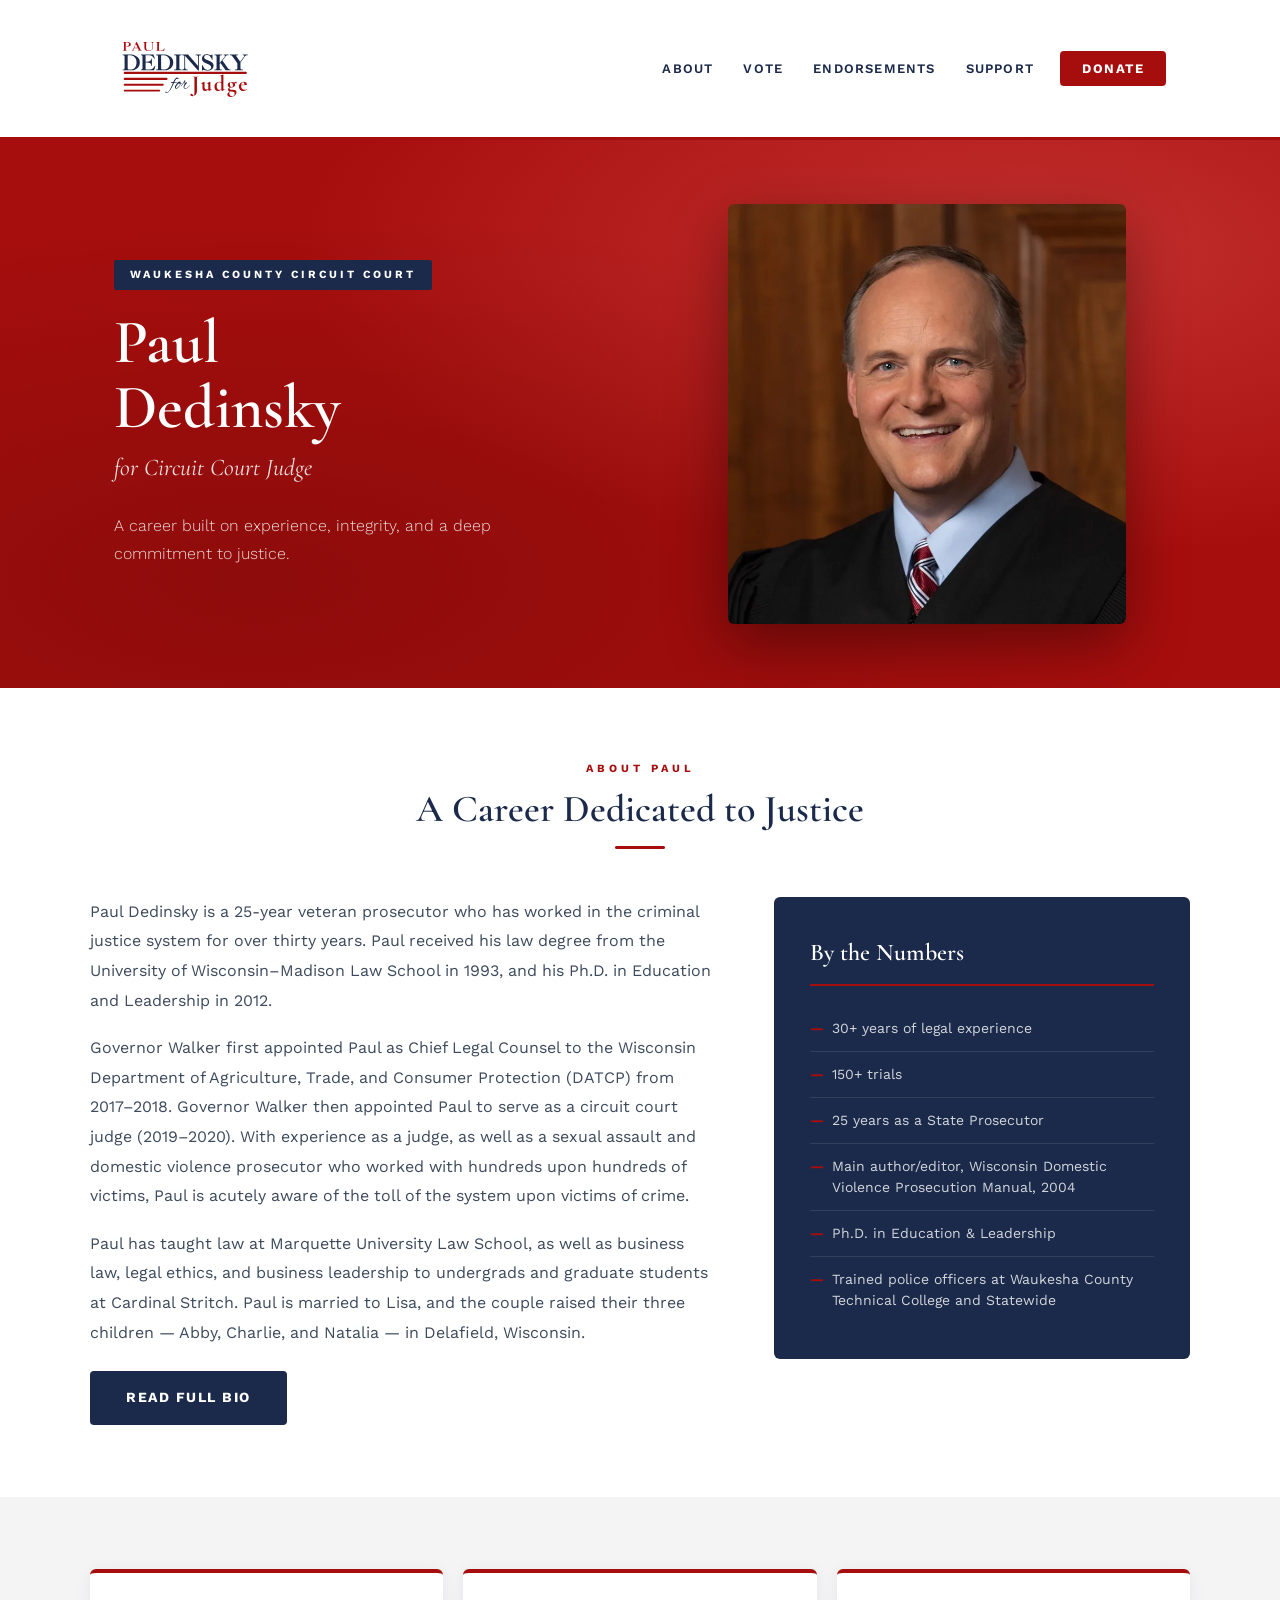
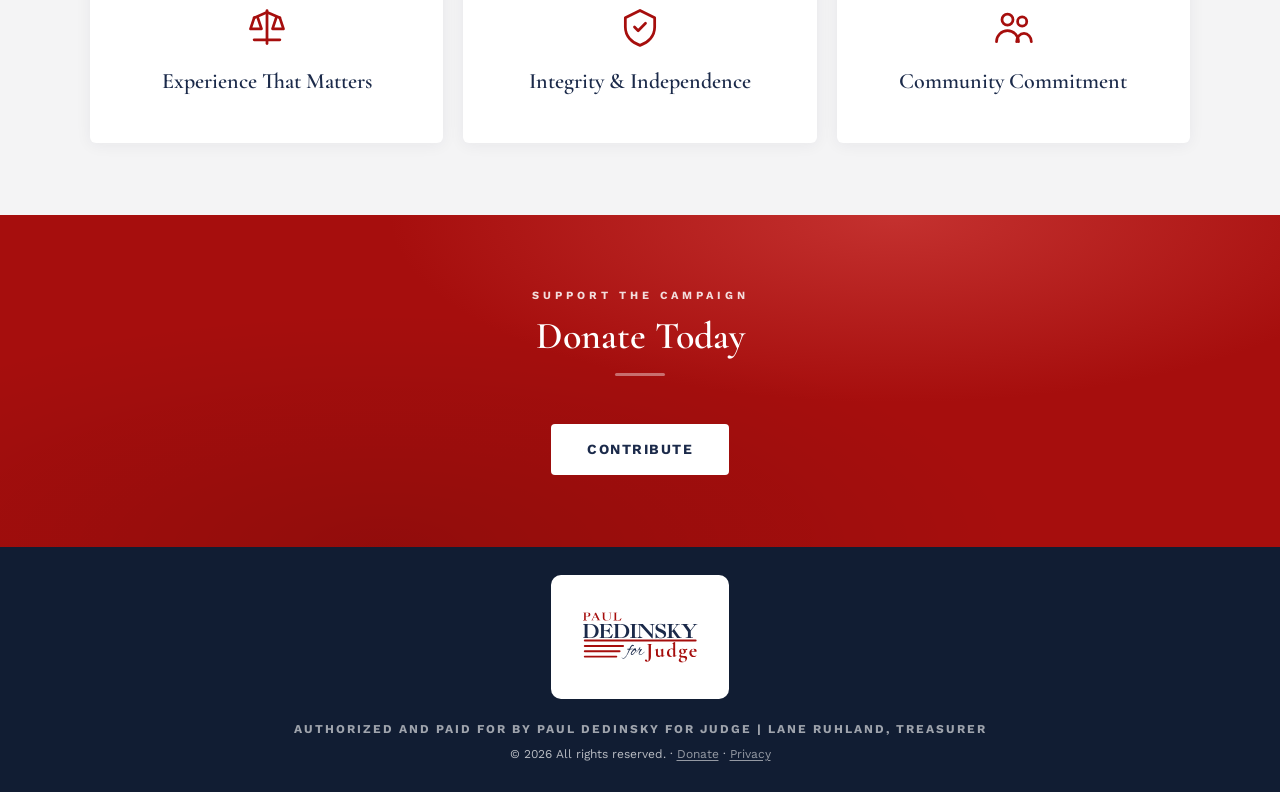
==== commit a45c4445: "index: by the numbers lists 150+ trials, per Paul" ====
--- a/index.html
+++ b/index.html
@@ -79,6 +79,7 @@
 <body>
   <a class="skip-link" href="#main">Skip to main content</a>
 
+  <!-- include:nav -->
   <nav class="site-nav">
     <div class="nav-inner">
       <a href="/" class="nav-logo">
@@ -95,6 +96,7 @@
       </ul>
     </div>
   </nav>
+  <!-- /include:nav -->
 
   <main id="main">
     <section class="hero">
@@ -141,7 +143,7 @@
             <h3>By the Numbers</h3>
             <ul>
               <li>30+ years of legal experience</li>
-              <li>50+ jury trials, 100+ court trials</li>
+              <li>150+ trials</li>
               <li>25 years as a State Prosecutor</li>
               <li>Main author/editor, Wisconsin Domestic Violence Prosecution Manual, 2004</li>
               <li>Ph.D. in Education &amp; Leadership</li>
@@ -200,12 +202,14 @@
     </section>
   </main>
 
+  <!-- include:footer -->
   <footer class="site-footer">
     <div class="site-footer-logo-wrap"><img src="/img/logo.svg" alt="Dedinsky for Judge" width="1056" height="816"
         class="site-footer-logo"></div>
     <span class="paid-for">Authorized and paid for by Paul Dedinsky for Judge | Lane Ruhland, Treasurer</span>
     &copy; 2026 All rights reserved. · <a href="/donate">Donate</a> · <a href="/privacy">Privacy</a>
   </footer>
+  <!-- /include:footer -->
 
   <script src="/js/nav.js"></script>
 </body>
--- a/css/style.css
+++ b/css/style.css
@@ -427,6 +427,21 @@
 }
 .prose p + p { margin-top: 18px; }
 .prose strong { color: var(--text); }
+.prose-h2 {
+  font-family: var(--font-heading);
+  font-size: 26px;
+  font-weight: 600;
+  color: var(--navy);
+  margin: 32px 0 12px;
+}
+.prose-h2--lead {
+  font-size: 30px;
+  margin: 0 0 20px;
+}
+.text-link {
+  color: var(--red);
+  font-weight: 600;
+}
 
 /* Cards */
 .card-grid {
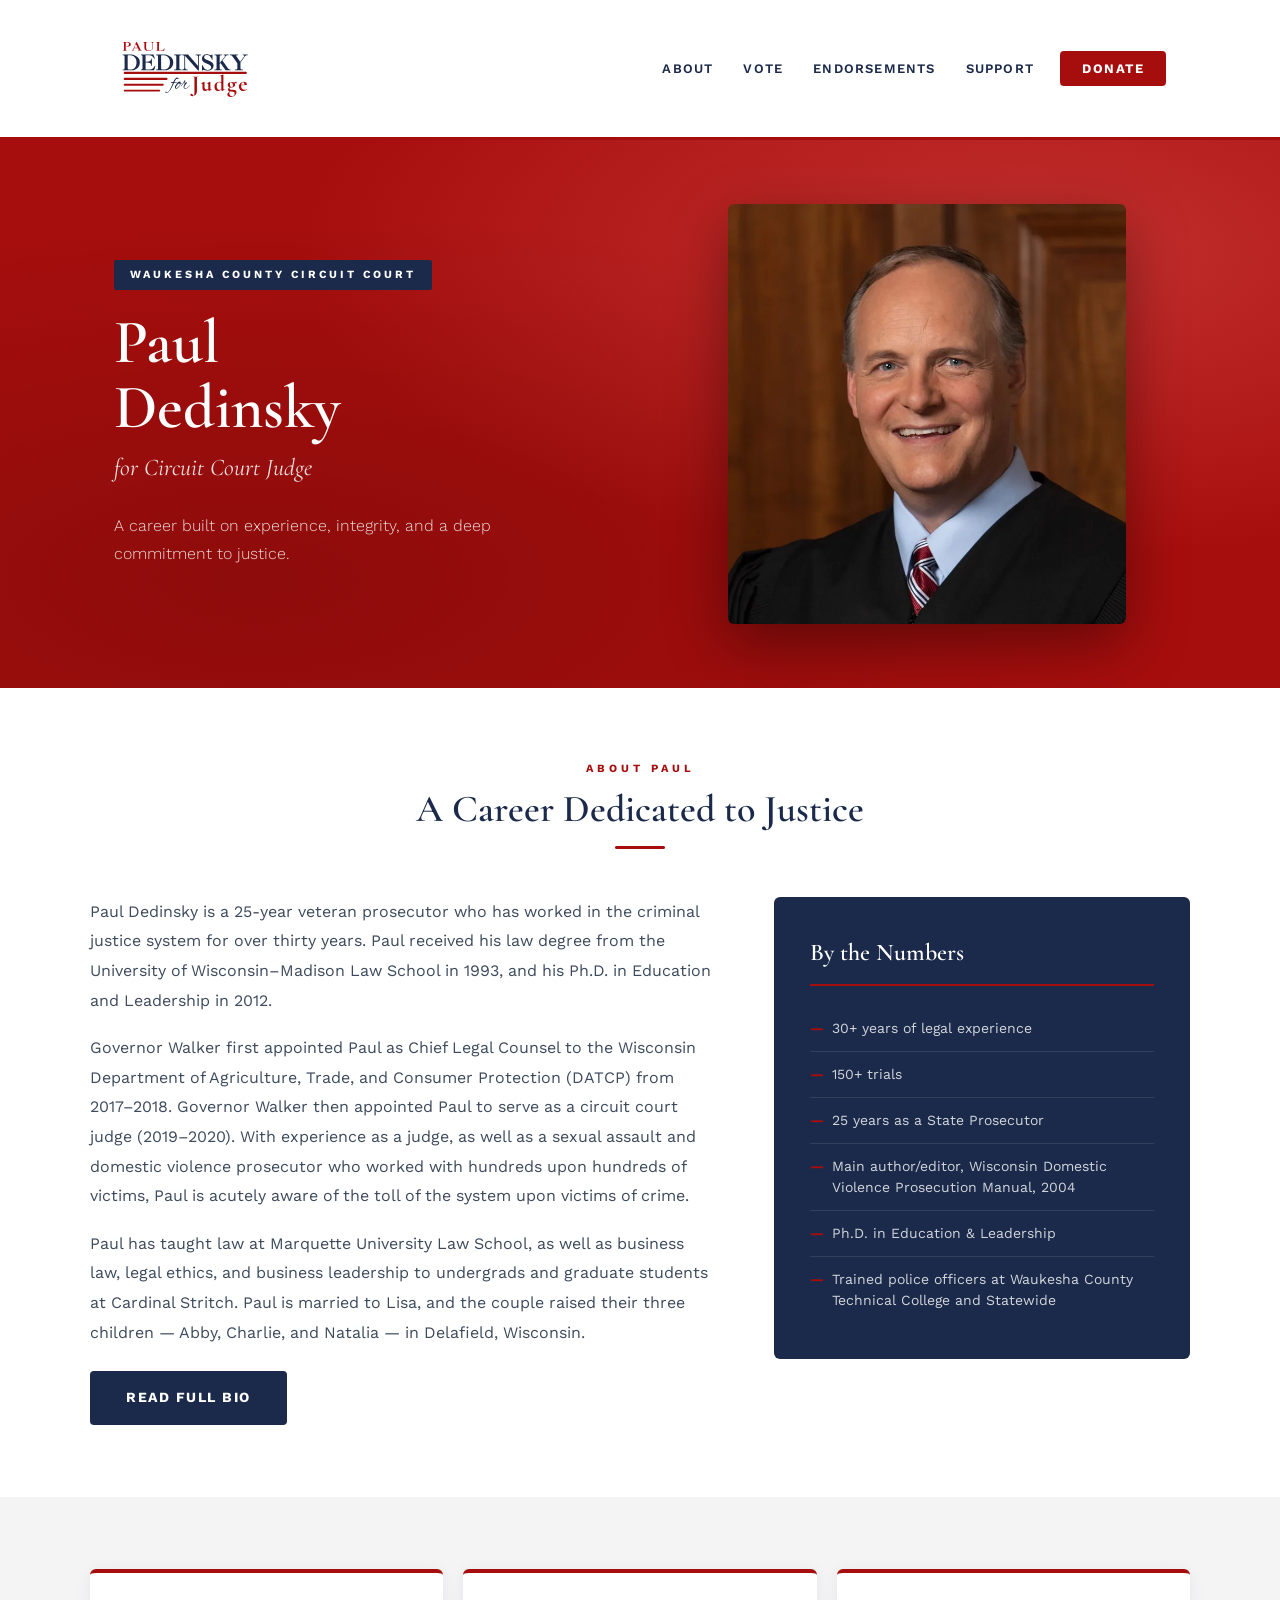
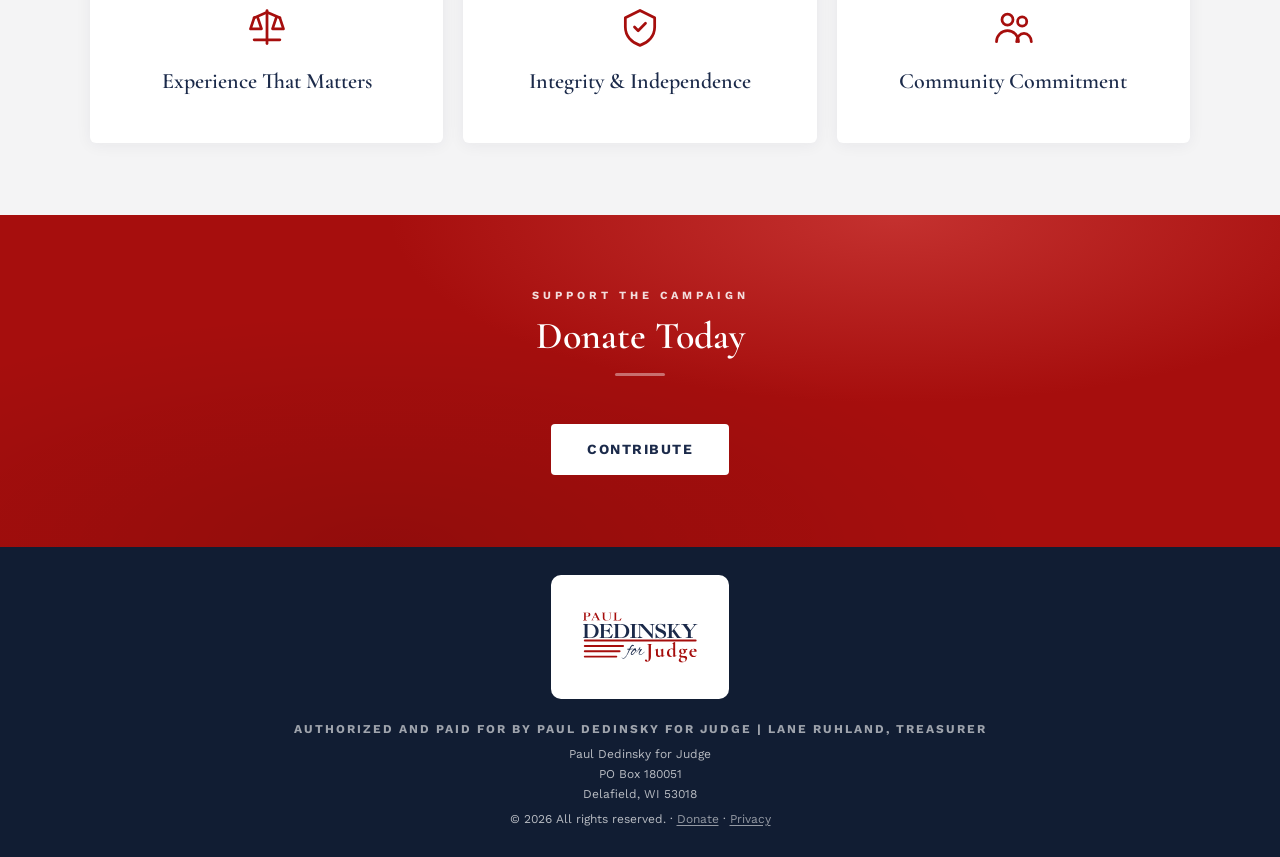
==== commit c5ef4dfc: "content: mailing address in the footer and on donate Implements SPEC S12.1 and S12.1.1." ====
--- a/index.html
+++ b/index.html
@@ -207,6 +207,9 @@
     <div class="site-footer-logo-wrap"><img src="/img/logo.svg" alt="Dedinsky for Judge" width="1056" height="816"
         class="site-footer-logo"></div>
     <span class="paid-for">Authorized and paid for by Paul Dedinsky for Judge | Lane Ruhland, Treasurer</span>
+    <address class="mailing-address">Paul Dedinsky for Judge<br>
+      PO Box 180051<br>
+      Delafield, WI 53018</address>
     &copy; 2026 All rights reserved. · <a href="/donate">Donate</a> · <a href="/privacy">Privacy</a>
   </footer>
   <!-- /include:footer -->
--- a/css/style.css
+++ b/css/style.css
@@ -1064,6 +1064,16 @@
   font-weight: 700;
   letter-spacing: 2px;
   text-transform: uppercase;
+}
+
+.mailing-address {
+  font-style: normal;
+}
+
+.site-footer .mailing-address {
+  color: rgba(255,255,255,0.7);
+  font-size: 12px;
+  margin-bottom: 4px;
 }
 
 .site-footer a {
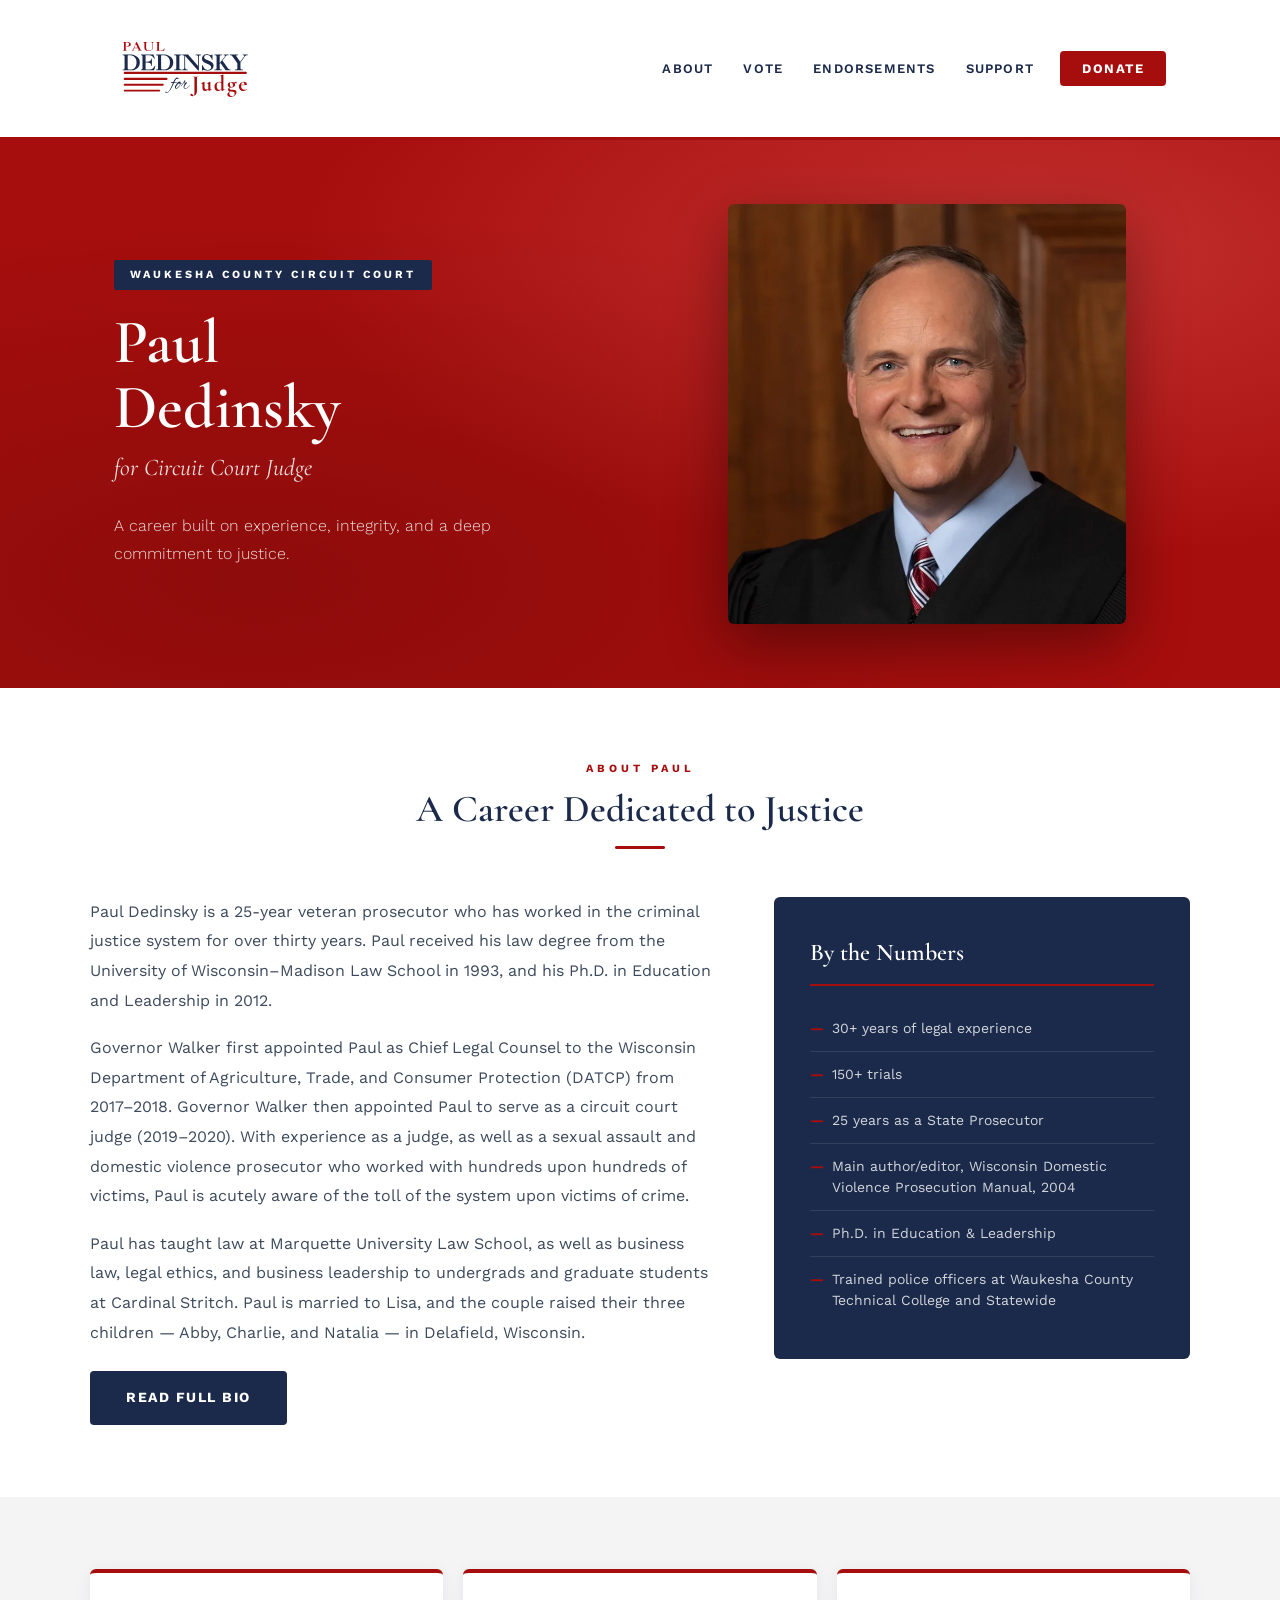
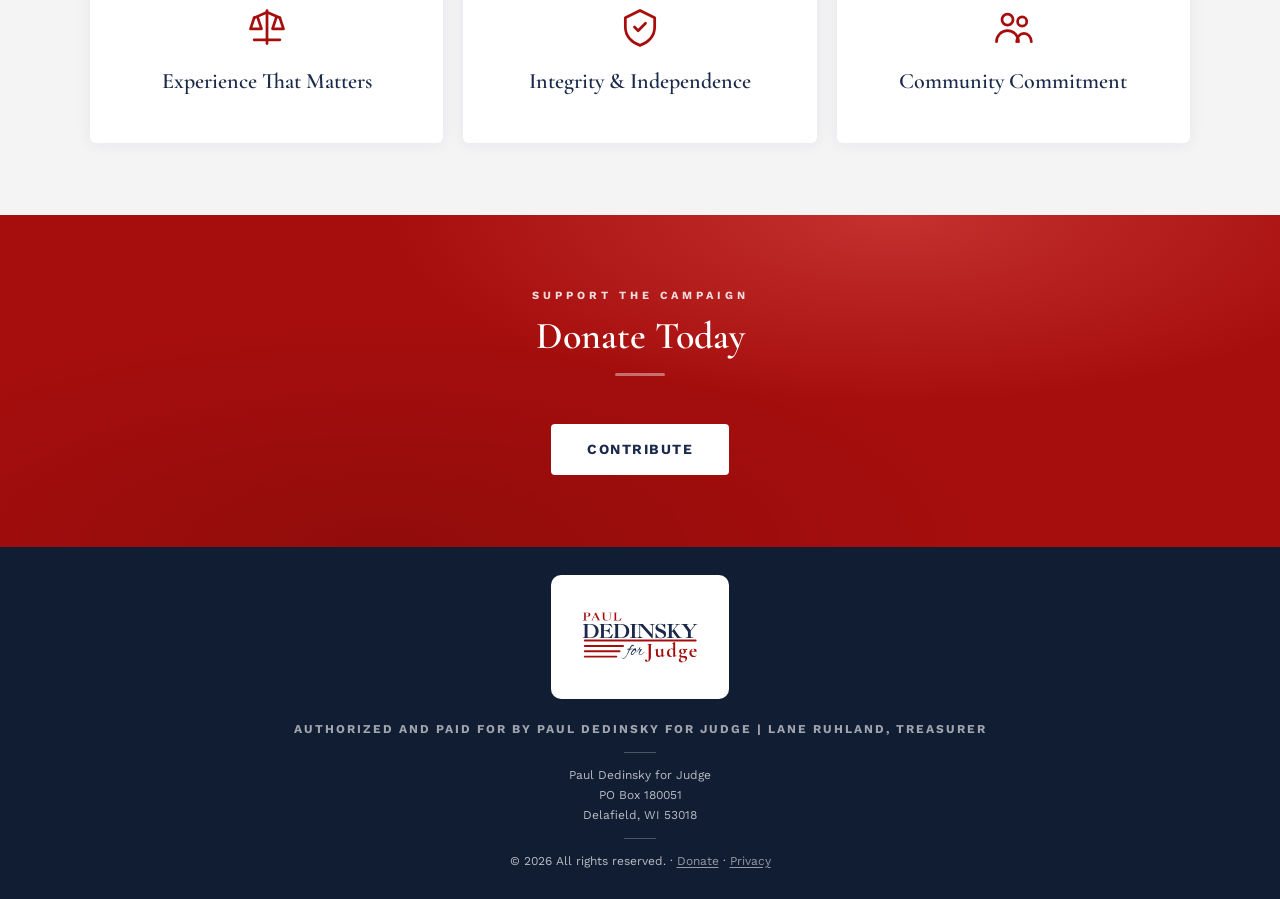
==== commit 5e44fcac: "events: regroup the Lincoln invite page for skimming, device-aware RSVP, sharper portrait - Invitati" ====
--- a/index.html
+++ b/index.html
@@ -206,7 +206,7 @@
   <footer class="site-footer">
     <div class="site-footer-logo-wrap"><img src="/img/logo.svg" alt="Dedinsky for Judge" width="1056" height="816"
         class="site-footer-logo"></div>
-    <span class="paid-for">Authorized and paid for by Paul Dedinsky for Judge | Lane Ruhland, Treasurer</span>
+    <span class="paid-for"><span class="pf">Authorized and paid for by</span> <span class="pf">Paul Dedinsky for Judge<span class="pf-bar"> |</span></span> <span class="pf">Lane Ruhland, Treasurer</span></span>
     <address class="mailing-address">Paul Dedinsky for Judge<br>
       PO Box 180051<br>
       Delafield, WI 53018</address>
--- a/css/style.css
+++ b/css/style.css
@@ -59,23 +59,33 @@
   font-size: 16px;
 }
 
+main {
+  scroll-margin-top: calc(var(--nav-height-tall) + 20px);
+}
+
+main:focus {
+  position: relative;
+  top: 1px;
+}
+
 img { max-width: 100%; height: auto; display: block; }
 a { color: inherit; }
 
 /* Skip-to-main link — visually hidden until keyboard-focused */
 .skip-link {
   position: absolute;
-  top: -40px;
+  top: 0;
   left: 8px;
   background: var(--navy);
   color: #fff;
   padding: 8px 16px;
-  z-index: 200;
+  z-index: 1000;
   text-decoration: none;
   font-weight: 600;
   border-radius: 0 0 4px 4px;
-}
-.skip-link:focus { top: 0; }
+  transform: translateY(-100%);
+}
+.skip-link:focus { transform: translateY(0); }
 
 
 /* ==========================================================================
@@ -85,7 +95,7 @@
 .site-nav {
   position: fixed;
   top: 0; left: 0; right: 0;
-  z-index: 1000;
+  z-index: 200;
   background: var(--white);
   border-bottom: 3px solid var(--red);
   height: var(--nav-height-tall);
@@ -163,6 +173,10 @@
   background: var(--red-dark);
 }
 
+.nav-links .nav-donate.active {
+  background: var(--red-dark);
+}
+
 .nav-toggle {
   display: none;
   background: none;
@@ -180,16 +194,18 @@
    ========================================================================== */
 
 .hero {
-  margin-top: var(--nav-height-tall);
+  margin-top: calc(var(--nav-height-tall) + 1px);
+  margin-bottom: -1px;
   background: var(--red);
   position: relative;
+  top: -1px;
   overflow: hidden;
   min-height: 520px;
   transition: margin-top 0.25s ease;
 }
 
 body.is-scrolled .hero {
-  margin-top: var(--nav-height);
+  margin-top: calc(var(--nav-height) + 1px);
 }
 
 .hero::before {
@@ -278,27 +294,32 @@
 
 /* Pages without a .hero/.page-header (the 404) still need to clear the fixed nav */
 .error-section {
-  margin-top: var(--nav-height-tall);
+  margin-top: calc(var(--nav-height-tall) + 1px);
+  margin-bottom: -1px;
+  position: relative;
+  top: -1px;
   transition: margin-top 0.25s ease;
 }
 
 body.is-scrolled .error-section {
-  margin-top: var(--nav-height);
+  margin-top: calc(var(--nav-height) + 1px);
 }
 
 .page-header {
-  margin-top: var(--nav-height-tall);
+  margin-top: calc(var(--nav-height-tall) + 1px);
+  margin-bottom: -1px;
   background: var(--red);
   padding: 52px 24px;
   text-align: center;
   position: relative;
+  top: -1px;
   overflow: hidden;
   border-bottom: 4px solid var(--navy);
   transition: margin-top 0.25s ease;
 }
 
 body.is-scrolled .page-header {
-  margin-top: var(--nav-height);
+  margin-top: calc(var(--nav-height) + 1px);
 }
 
 .page-header::before {
@@ -1066,6 +1087,22 @@
   text-transform: uppercase;
 }
 
+/* The attribution breaks only between its three parts; on phones they stack and the
+   separator bar is hidden (SPEC S2.4). The text content stays verbatim. */
+.site-footer .paid-for .pf {
+  white-space: nowrap;
+}
+
+@media (max-width: 640px) {
+  .site-footer .paid-for .pf {
+    display: block;
+  }
+
+  .site-footer .paid-for .pf-bar {
+    display: none;
+  }
+}
+
 .mailing-address {
   font-style: normal;
 }
@@ -1074,6 +1111,20 @@
   color: rgba(255,255,255,0.7);
   font-size: 12px;
   margin-bottom: 4px;
+}
+
+/* A short bar above and below fences the mailing address off from the
+   disclaimer above it and the copyright line below, so what sits between the
+   bars is exactly what you would copy onto an envelope. Pseudo-elements keep
+   this out of the markup; the .site-footer prefix keeps the donate page's
+   copy of the same address unfenced. */
+.site-footer .mailing-address::before, .site-footer .mailing-address::after {
+  content: "";
+  display: block;
+  width: 32px;
+  height: 1px;
+  margin: 12px auto;
+  background: rgba(255,255,255,0.25);
 }
 
 .site-footer a {
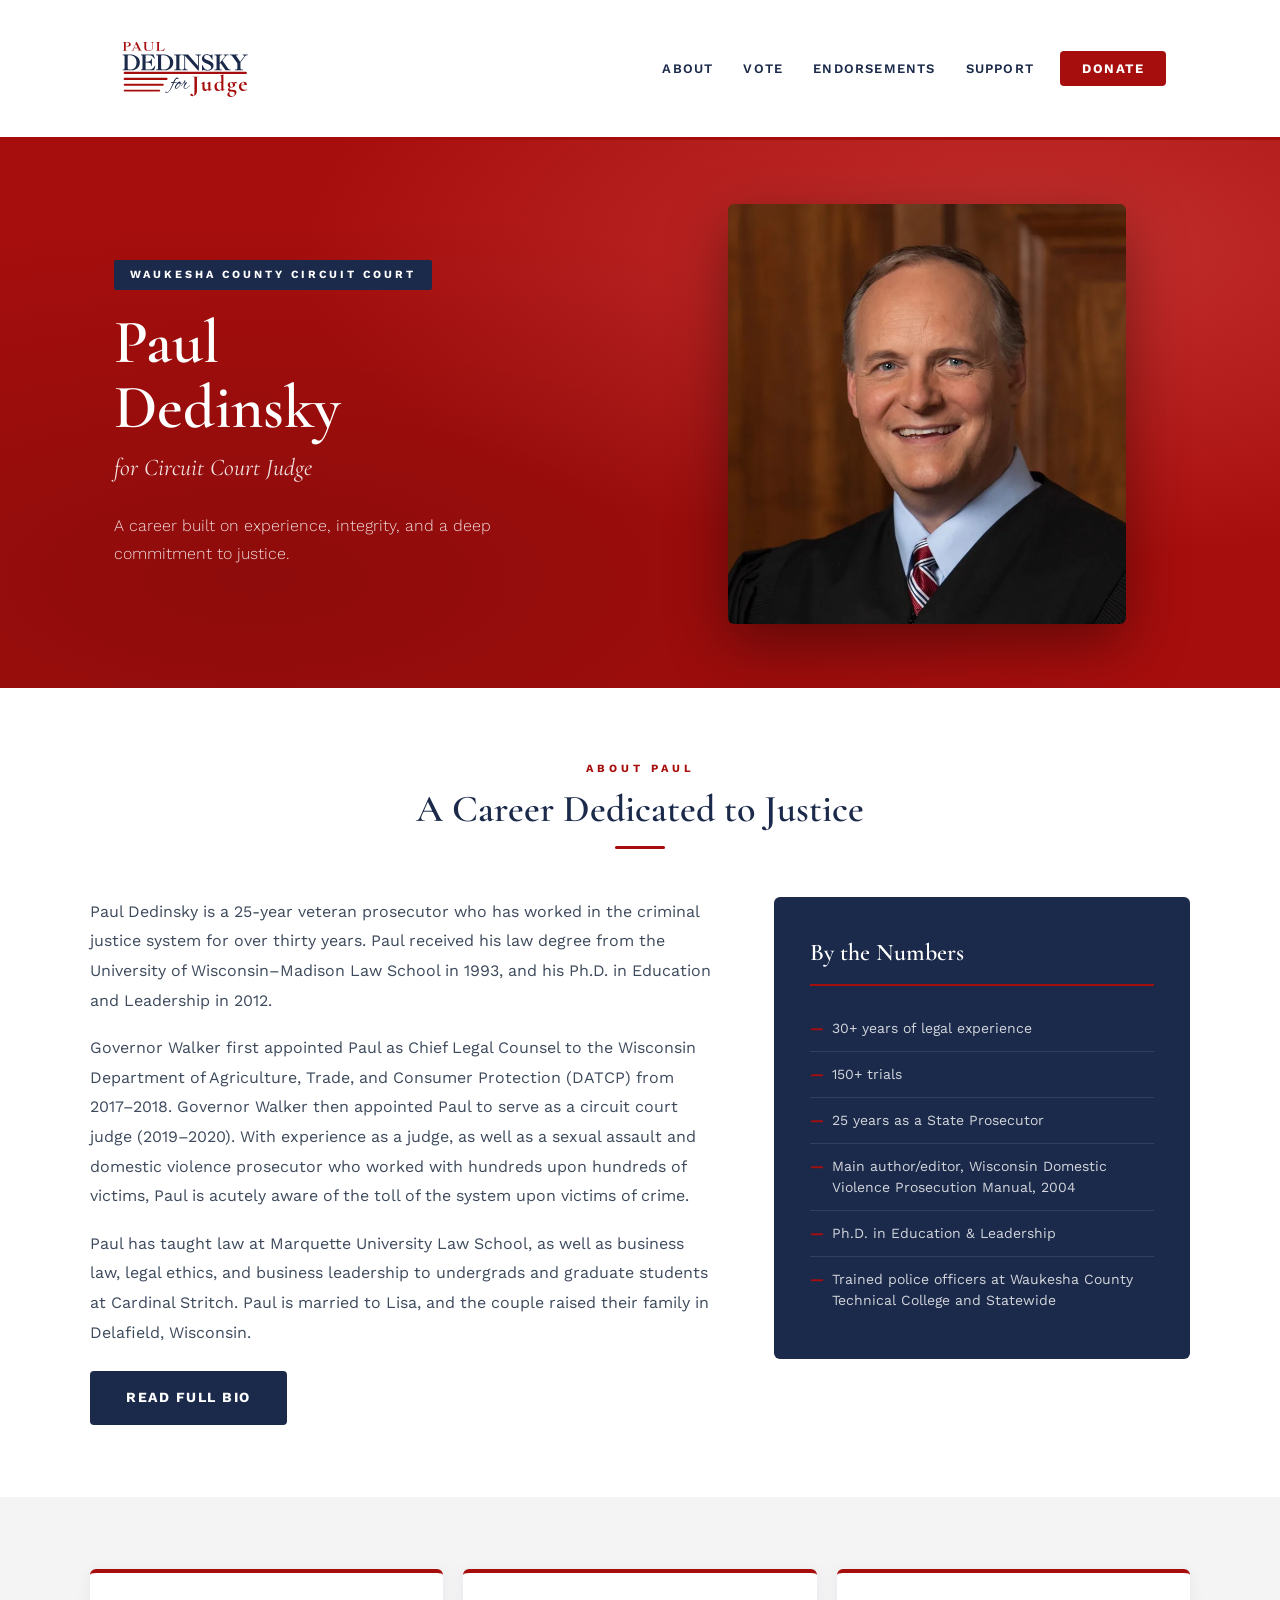
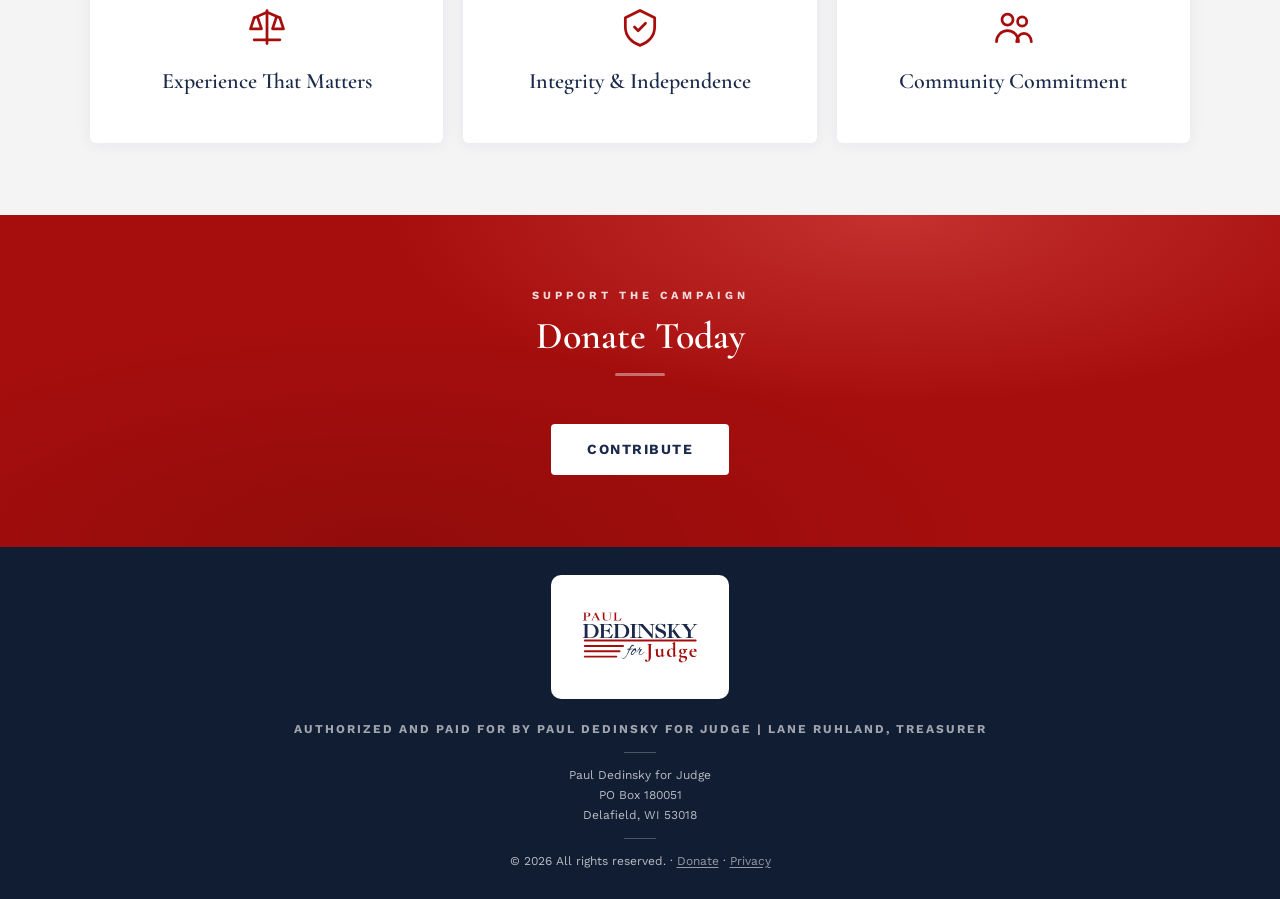
==== commit a4721aad: "Remove the candidate's son from the site text, photo and sitemap" ====
--- a/index.html
+++ b/index.html
@@ -136,7 +136,7 @@
               of the system upon victims of crime.</p>
             <p>Paul has taught law at Marquette University Law School, as well as business law, legal ethics, and
               business leadership to undergrads and graduate students at Cardinal Stritch. Paul is married to Lisa, and
-              the couple raised their three children — Abby, Charlie, and Natalia — in Delafield, Wisconsin.</p>
+              the couple raised their family in Delafield, Wisconsin.</p>
             <p style="margin-top:24px;"><a href="/about" class="btn btn--navy">Read Full Bio</a></p>
           </div>
           <div class="highlights-box">
--- a/css/style.css
+++ b/css/style.css
@@ -816,6 +816,80 @@
   gap: 18px;
 }
 
+/* Unlisted Formspree forms use the same controls and feedback treatment as
+   Support, while their page header has no fixed shared navigation above it. */
+.unsubscribe-page .page-header {
+  margin-top: 0;
+}
+
+.unsubscribe-page {
+  display: flex;
+  flex-direction: column;
+  min-height: 100vh;
+  min-height: 100dvh;
+}
+
+.unsubscribe-page main {
+  display: flex;
+  flex: 1;
+}
+
+.unsubscribe-section {
+  align-items: center;
+  display: flex;
+  flex: 1;
+  padding: 48px 24px;
+}
+
+.unsubscribe-form-shell {
+  margin: 0 auto;
+  max-width: 560px;
+  width: 100%;
+}
+
+.unsubscribe-form {
+  gap: 0;
+}
+
+.unsubscribe-controls {
+  align-items: stretch;
+  display: flex;
+  gap: 12px;
+}
+
+.unsubscribe-controls input {
+  flex: 1 1 auto;
+  height: 52px;
+  min-width: 0;
+}
+
+.unsubscribe-form .unsubscribe-controls button[type="submit"] {
+  align-self: stretch;
+  height: 52px;
+  margin-top: 0;
+  padding: 0 16px;
+  white-space: nowrap;
+}
+
+.unsubscribe-home {
+  color: var(--white);
+  display: inline-block;
+  font-size: 12px;
+  font-weight: 700;
+  letter-spacing: 1px;
+  margin-bottom: 22px;
+  position: relative;
+  text-decoration: none;
+  text-transform: uppercase;
+  z-index: 1;
+}
+
+.unsubscribe-home:hover,
+.unsubscribe-home:focus {
+  text-decoration: underline;
+  text-underline-offset: 3px;
+}
+
 .form-row {
   display: flex;
   flex-direction: column;
@@ -962,6 +1036,20 @@
 /* Spam honeypot — hidden from humans, tempting to bots */
 .support-form input[name="_gotcha"] {
   display: none;
+}
+
+@media (max-width: 640px) {
+  .unsubscribe-section {
+    padding: 40px 20px;
+  }
+
+  .unsubscribe-controls {
+    flex-direction: column;
+  }
+
+  .unsubscribe-form .unsubscribe-controls button[type="submit"] {
+    width: 100%;
+  }
 }
 
 /* Endorsements */
